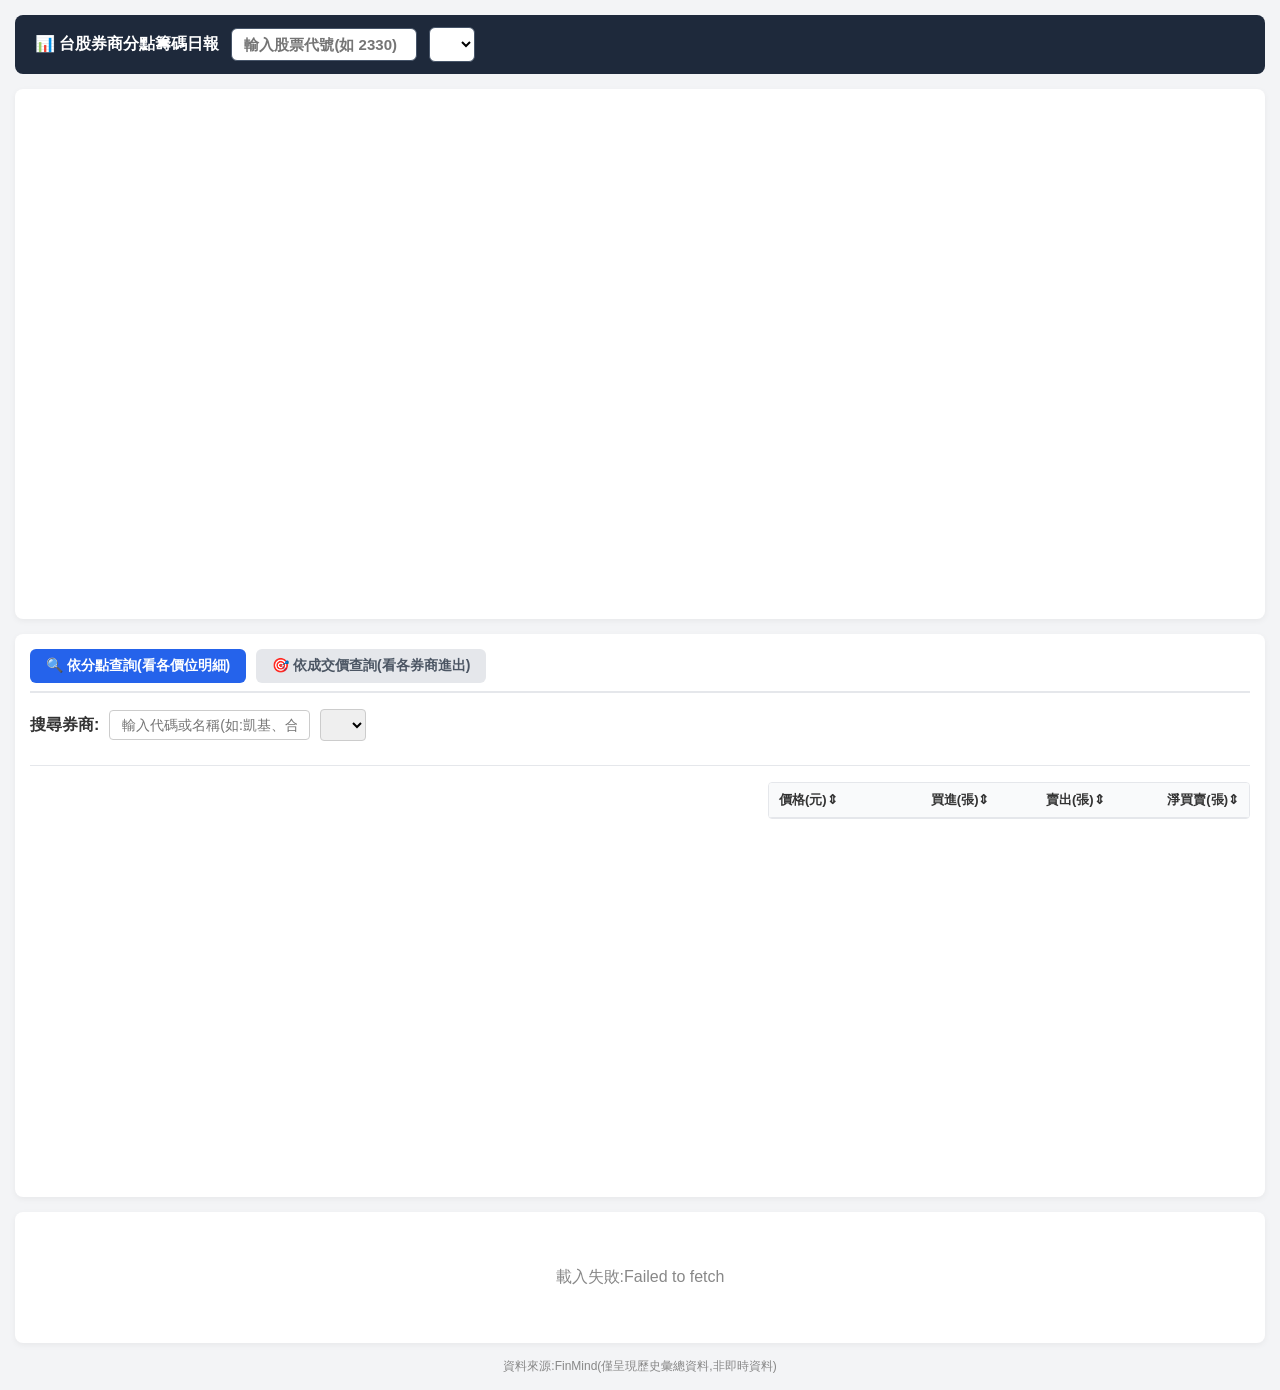
==== index.html @ 0d58728e "Change stock selection from dropdown to text input Replaced stock dropdown with text input for stock" ====
<!DOCTYPE html>
<html>
<head>
    <meta charset="utf-8" />
    <meta name="viewport" content="width=device-width, initial-scale=1" />
    <title>台股券商分點籌碼日報</title>
    <script src="https://cdn.plot.ly/plotly-2.35.2.min.js"></script>
    <style>
        body { font-family: -apple-system, BlinkMacSystemFont, "Segoe UI", Roboto, "PingFang TC", sans-serif; margin: 0; padding: 15px; background: #F3F4F6; color: #333; }
        .container { max-width: 1350px; margin: 0 auto; }
        .card { background: #FFF; border-radius: 8px; padding: 15px; margin-bottom: 15px; box-shadow: 0 2px 6px rgba(0,0,0,0.05); }

        .stock-header { display: flex; flex-wrap: wrap; align-items: center; gap: 12px; background: #1E293B; color: #FFF; padding: 12px 20px; border-radius: 8px; margin-bottom: 15px; }
        .stock-header select { padding: 7px 12px; font-size: 15px; font-weight: bold; border-radius: 6px; border: 1px solid #475569; outline: none; background: #FFF; }

        .tab-bar { display: flex; gap: 10px; margin-bottom: 12px; border-bottom: 2px solid #E5E7EB; padding-bottom: 8px; }
        .tab-btn { border: none; background: #E5E7EB; font-size: 14px; font-weight: bold; padding: 8px 16px; border-radius: 6px; cursor: pointer; color: #4B5563; }
        .tab-btn.active { background: #2563EB; color: #FFF; }

        .search-bar { display: flex; flex-wrap: wrap; align-items: center; gap: 10px; padding: 4px 0; }
        .search-bar input { max-width: 320px; padding: 6px 12px; font-size: 14px; border: 1px solid #CCC; border-radius: 4px; outline: none; }
        .search-bar select { padding: 6px 12px; font-size: 14px; border: 1px solid #CCC; border-radius: 4px; outline: none; }

        .summary-stats { display: flex; gap: 18px; margin-top: 8px; font-size: 14px; font-weight: 500; align-items: center; flex-wrap: wrap; }
        .badge { padding: 3px 8px; border-radius: 4px; font-weight: bold; }
        .badge-red { background: #FEE2E2; color: #DC2626; }
        .badge-green { background: #DCFCE7; color: #16A34A; }

        .detail-row { display: flex; flex-wrap: wrap; gap: 15px; }
        .detail-chart-col { flex: 1.2; min-width: 280px; }
        .detail-table-col { flex: 0.8; min-width: 260px; }

        .table-wrap { max-height: 410px; overflow-y: auto; border: 1px solid #E5E7EB; border-radius: 4px; }
        table { width: 100%; border-collapse: collapse; font-size: 13px; text-align: right; }
        th { background: #F9FAFB; padding: 8px 10px; font-weight: 600; border-bottom: 1px solid #E5E7EB; position: sticky; top: 0; cursor: pointer; user-select: none; }
        th:hover { background: #EDF2F7; }
        th.sort-active { color: #2563EB; background: #E0E7FF; }
        td { padding: 6px 10px; border-bottom: 1px solid #F3F4F6; }
        td:first-child, th:first-child { text-align: left; }
        tr:hover { background-color: #F8FAFC; }
        .text-red { color: #DC2626; font-weight: 600; }
        .text-green { color: #16A34A; font-weight: 600; }

        .footer-note { font-size: 12px; color: #888; text-align: center; margin-top: 10px; }
        .loading { text-align: center; color: #888; padding: 40px; }
    </style>
</head>
<body>
<div class="container">
    <div class="stock-header">
        <span style="font-size: 16px; font-weight: bold;">📊 台股券商分點籌碼日報</span>
        <input type="text" id="stockInput" list="stockList" placeholder="輸入股票代號(如 2330)" onchange="handleStockInputChange()" style="padding: 7px 12px; font-size: 15px; font-weight: bold; border-radius: 6px; border: 1px solid #475569; outline: none; width: 160px;" />
        <datalist id="stockList"></datalist>
        <select id="dateDropdown" onchange="loadDate(this.value)"></select>
    </div>

    <div class="card">
        <div id="bubble_chart" style="height: 500px;"></div>
    </div>

    <div class="card">
        <div class="tab-bar">
            <button class="tab-btn active" id="tabBrokerBtn" onclick="switchTab('broker')">🔍 依分點查詢(看各價位明細)</button>
            <button class="tab-btn" id="tabPriceBtn" onclick="switchTab('price')">🎯 依成交價查詢(看各券商進出)</button>
        </div>

        <!-- 模式 1:依券商查詢 -->
        <div id="sectionBroker">
            <div class="search-bar">
                <label><b>搜尋券商:</b></label>
                <input type="text" id="brokerSearch" placeholder="輸入代碼或名稱(如:凱基、合庫)" oninput="filterBrokerDropdown()" />
                <select id="brokerSelect" onchange="selectBroker(this.value)"></select>
            </div>
            <div id="brokerStats" class="summary-stats"></div>
            <hr style="border: 0; border-top: 1px solid #E5E7EB; margin: 12px 0 16px 0;" />
            <div class="detail-row">
                <div class="detail-chart-col"><div id="broker_chart" style="height: 400px;"></div></div>
                <div class="detail-table-col">
                    <div class="table-wrap">
                        <table>
                            <thead>
                                <tr>
                                    <th onclick="sortBrokerTable('price')">價格(元)⇕</th>
                                    <th onclick="sortBrokerTable('buy')">買進(張)⇕</th>
                                    <th onclick="sortBrokerTable('sell')">賣出(張)⇕</th>
                                    <th onclick="sortBrokerTable('net')">淨買賣(張)⇕</th>
                                </tr>
                            </thead>
                            <tbody id="brokerTableBody"></tbody>
                        </table>
                    </div>
                </div>
            </div>
        </div>

        <!-- 模式 2:依價格檔位查詢 -->
        <div id="sectionPrice" style="display: none;">
            <div class="search-bar">
                <label><b>選擇成交價位:</b></label>
                <select id="priceSelect" onchange="selectPrice(this.value)"></select>
            </div>
            <div id="priceStats" class="summary-stats"></div>
            <hr style="border: 0; border-top: 1px solid #E5E7EB; margin: 12px 0 16px 0;" />
            <div class="detail-row">
                <div class="detail-chart-col"><div id="price_chart" style="height: 400px;"></div></div>
                <div class="detail-table-col">
                    <div class="table-wrap">
                        <table>
                            <thead>
                                <tr>
                                    <th onclick="sortPriceTable('broker')">券商名稱 ⇕</th>
                                    <th id="th-buy" class="sort-active" onclick="sortPriceTable('buy_lots')">買進(張) ▼</th>
                                    <th id="th-sell" onclick="sortPriceTable('sell_lots')">賣出(張) ⇕</th>
                                    <th id="th-net" onclick="sortPriceTable('net_lots')">淨買賣(張) ⇕</th>
                                </tr>
                            </thead>
                            <tbody id="priceTableBody"></tbody>
                        </table>
                    </div>
                </div>
            </div>
        </div>
    </div>

    <div class="card">
        <div id="tableWrap"><div class="loading">請選擇股票與日期</div></div>
    </div>

    <div class="footer-note">資料來源:FinMind(僅呈現歷史彙總資料,非即時資料)</div>
</div>

<script>
    const API_BASE = 'https://sgq.vwa.mybluehost.me/broker/'; // Bluehost 上 PHP API 的網址

    let currentStock = '';
    let currentDate = '';
    let brokerData = {};
    let priceData = {};
    let allBrokers = [];
    let allPrices = [];

    let currentTab = 'broker';
    let currentBroker = '';
    let currentPrice = '';

    let priceSortCol = 'buy_lots';
    let priceSortDesc = true;
    let brokerSortCol = 'price';
    let brokerSortDesc = true;

    async function fetchJson(url) {
        const res = await fetch(url);
        if (!res.ok) throw new Error(`HTTP ${res.status}`);
        return res.json();
    }

    let allStockIds = [];

    async function init() {
        allStockIds = await fetchJson(API_BASE + 'stocks.php');
        const dl = document.getElementById('stockList');
        dl.innerHTML = '';
        allStockIds.forEach(code => {
            const opt = document.createElement('option');
            opt.value = code;
            dl.appendChild(opt);
        });
        if (allStockIds.length > 0) {
            await loadStock(allStockIds[0]);
        }
    }

    function handleStockInputChange() {
        const val = document.getElementById('stockInput').value.trim();
        if (!val) return;
        if (allStockIds.includes(val)) {
            loadStock(val);
        } else {
            alert(`找不到股票代號 [${val}]`);
            document.getElementById('stockInput').value = currentStock;
        }
    }

    async function loadStock(stockCode) {
        currentStock = stockCode;
        document.getElementById('stockInput').value = stockCode;

        const dates = await fetchJson(API_BASE + `dates.php?stock=${encodeURIComponent(stockCode)}`);
        const dd = document.getElementById('dateDropdown');
        dd.innerHTML = '';
        dates.forEach(d => {
            const opt = document.createElement('option');
            opt.value = d;
            opt.textContent = d;
            dd.appendChild(opt);
        });
        if (dates.length > 0) {
            await loadDate(dates[0]);
        }
    }

    async function loadDate(dateStr) {
        currentDate = dateStr;
        document.getElementById('dateDropdown').value = dateStr;

        const data = await fetchJson(API_BASE + `data.php?stock=${encodeURIComponent(currentStock)}&date=${encodeURIComponent(dateStr)}`);

        renderBubbleChart(data.summary);
        renderTable(data.summary);

        brokerData = data.broker_details || {};
        allBrokers = Object.keys(brokerData).sort();

        priceData = {};
        allBrokers.forEach(b => {
            const d = brokerData[b];
            for (let i = 0; i < d.prices.length; i++) {
                const p = d.prices[i].toFixed(2);
                const bl = d.buy_lots[i];
                const sl = d.sell_lots[i];
                const nl = d.net_lots_list[i];
                if (!priceData[p]) {
                    priceData[p] = { total_buy: 0, total_sell: 0, total_volume: 0, items: [] };
                }
                priceData[p].total_buy += bl;
                priceData[p].total_sell += sl;
                priceData[p].total_volume = Math.max(priceData[p].total_buy, priceData[p].total_sell);
                priceData[p].items.push({ broker: b, buy_lots: bl, sell_lots: sl, net_lots: nl, total_lots: (bl + sl) });
            }
        });
        allPrices = Object.keys(priceData).sort((a, b) => parseFloat(b) - parseFloat(a));

        populateBrokerDropdown(allBrokers);
        populatePriceDropdown(allPrices);

        currentBroker = allBrokers[0] || '';
        currentPrice = allPrices[0] || '';

        if (currentTab === 'price') renderPrice(currentPrice);
        else renderBroker(currentBroker);
    }

    function renderBubbleChart(summaryList) {
        const buyItems = summaryList.filter(x => x.action === '買超');
        const sellItems = summaryList.filter(x => x.action === '賣超');
        const maxLots = Math.max(...summaryList.map(x => x.abs_lots), 1);
        const sizeref = 2.0 * maxLots / (55 ** 2);

        const makeTrace = (items, name, color) => ({
            x: items.map(x => x.main_avg),
            y: items.map(x => x.net_lots),
            mode: 'markers',
            name: name,
            marker: { size: items.map(x => x.abs_lots), sizemode: 'area', sizeref: sizeref, sizemin: 6, color: color, opacity: 0.75, line: { width: 1, color: '#FFFFFF' } },
            hovertemplate: "<b>%{customdata[0]}</b><br>買進均價: %{customdata[1]:.2f} 元<br>賣出均價: %{customdata[2]:.2f} 元<br>買賣超: %{y:,.1f} 張<br><extra></extra>",
            customdata: items.map(x => [x.broker, x.buy_avg, x.sell_avg])
        });

        Plotly.newPlot('bubble_chart', [
            makeTrace(buyItems, '買超分點 (紅)', '#E74C3C'),
            makeTrace(sellItems, '賣超分點 (綠)', '#27AE60')
        ], {
            title: `<b>【${currentStock}】 ${currentDate} 券商買賣日報氣泡圖</b>`,
            xaxis: { title: '成交均價 (元)', gridcolor: '#ECECEC' },
            yaxis: { title: '買賣超張數 (張)', zeroline: true, zerolinewidth: 2, zerolinecolor: '#333', gridcolor: '#ECECEC' },
            plot_bgcolor: '#FAFAFA',
            margin: { t: 50, b: 40, l: 60, r: 30 }
        }, { responsive: true });

        document.getElementById('bubble_chart').on('plotly_click', function (evtData) {
            if (evtData.points.length > 0) {
                const bName = evtData.points[0].customdata[0];
                switchTab('broker');
                selectBroker(bName);
            }
        });
    }

    function renderTable(summaryList) {
        const sorted = [...summaryList].sort((a, b) => b.net_lots - a.net_lots);
        let html = `<table><thead><tr>
            <th>券商</th><th>買均價</th><th>賣均價</th><th>買賣超(張)</th><th>總買進(張)</th><th>總賣出(張)</th>
        </tr></thead><tbody>`;
        sorted.forEach(it => {
            const cls = it.net_lots > 0 ? 'text-red' : 'text-green';
            html += `<tr>
                <td>${it.broker}</td>
                <td>${it.buy_avg.toFixed(2)}</td>
                <td>${it.sell_avg.toFixed(2)}</td>
                <td class="${cls}">${it.net_lots > 0 ? '+' : ''}${it.net_lots.toFixed(1)}</td>
                <td>${it.total_buy_lots.toFixed(1)}</td>
                <td>${it.total_sell_lots.toFixed(1)}</td>
            </tr>`;
        });
        html += '</tbody></table>';
        document.getElementById('tableWrap').innerHTML = html;
    }

    function switchTab(tab) {
        currentTab = tab;
        document.getElementById('sectionBroker').style.display = tab === 'broker' ? 'block' : 'none';
        document.getElementById('sectionPrice').style.display = tab === 'price' ? 'block' : 'none';
        document.getElementById('tabBrokerBtn').className = 'tab-btn ' + (tab === 'broker' ? 'active' : '');
        document.getElementById('tabPriceBtn').className = 'tab-btn ' + (tab === 'price' ? 'active' : '');
        if (tab === 'price') renderPrice(currentPrice);
        else renderBroker(currentBroker);
    }

    function populateBrokerDropdown(list) {
        const bSelect = document.getElementById('brokerSelect');
        bSelect.innerHTML = '';
        list.forEach(name => {
            const opt = document.createElement('option');
            opt.value = name; opt.textContent = name;
            bSelect.appendChild(opt);
        });
    }

    function populatePriceDropdown(list) {
        const pSelect = document.getElementById('priceSelect');
        pSelect.innerHTML = '';
        list.forEach(p => {
            const opt = document.createElement('option');
            const v = priceData[p].total_volume.toFixed(1);
            opt.value = p;
            opt.textContent = `${p} 元(成交 ${v} 張)`;
            pSelect.appendChild(opt);
        });
    }

    function filterBrokerDropdown() {
        const q = document.getElementById('brokerSearch').value.trim().toLowerCase();
        const filtered = allBrokers.filter(b => b.toLowerCase().includes(q));
        populateBrokerDropdown(filtered);
        if (filtered.length > 0) selectBroker(filtered[0]);
    }

    function selectBroker(b) {
        currentBroker = b;
        document.getElementById('brokerSelect').value = b;
        renderBroker(b);
    }
    function selectPrice(p) {
        currentPrice = p;
        document.getElementById('priceSelect').value = p;
        renderPrice(p);
    }

    function renderBroker(brokerName) {
        const d = brokerData[brokerName];
        if (!d) return;
        document.getElementById('brokerSelect').value = brokerName;

        const isNetBuy = d.net_lots >= 0;
        const buyAvgStr = d.buy_avg > 0 ? `${d.buy_avg} 元` : '--';
        const sellAvgStr = d.sell_avg > 0 ? `${d.sell_avg} 元` : '--';

        document.getElementById('brokerStats').innerHTML = `
            <span>分點:<b>${brokerName}</b></span>
            <span>買均:<b class="text-red">${buyAvgStr}</b></span>
            <span>賣均:<b class="text-green">${sellAvgStr}</b></span>
            <span>買賣超:<span class="badge ${isNetBuy ? 'badge-red' : 'badge-green'}">${d.net_lots > 0 ? '+' : ''}${d.net_lots} 張</span></span>
            <span>總買進:<b>${d.total_buy_lots} 張</b></span>
            <span>總賣出:<b>${d.total_sell_lots} 張</b></span>
        `;

        const sortedIndices = d.prices.map((p, i) => i).sort((a, b) => d.prices[a] - d.prices[b]);
        const traceBuy = { x: sortedIndices.map(i => d.prices[i]), y: sortedIndices.map(i => d.buy_lots[i]), name: '買進 (張)', type: 'bar', marker: { color: '#DC2626' } };
        const traceSell = { x: sortedIndices.map(i => d.prices[i]), y: sortedIndices.map(i => d.sell_lots[i]), name: '賣出 (張)', type: 'bar', marker: { color: '#16A34A' } };

        Plotly.newPlot('broker_chart', [traceBuy, traceSell], {
            title: `<b>各價位量能分佈</b>`,
            barmode: 'group',
            xaxis: { title: '成交價格 (元)', type: 'category' },
            yaxis: { title: '張數 (張)', gridcolor: '#F0F0F0' },
            plot_bgcolor: '#FFF',
            margin: { t: 40, b: 40, l: 50, r: 10 },
            legend: { orientation: 'h', y: 1.15 }
        }, { responsive: true });

        renderBrokerTableRows(d);
    }

    function renderBrokerTableRows(d) {
        let items = [];
        for (let i = 0; i < d.prices.length; i++) {
            items.push({ price: d.prices[i], buy: d.buy_lots[i], sell: d.sell_lots[i], net: d.net_lots_list[i] });
        }
        items.sort((a, b) => brokerSortDesc ? (b[brokerSortCol] - a[brokerSortCol]) : (a[brokerSortCol] - b[brokerSortCol]));

        let html = '';
        items.forEach(it => {
            const nClass = it.net > 0 ? 'text-red' : (it.net < 0 ? 'text-green' : '');
            html += `<tr>
                <td>${it.price.toFixed(2)}</td>
                <td class="text-red">${it.buy.toFixed(1)}</td>
                <td class="text-green">${it.sell.toFixed(1)}</td>
                <td class="${nClass}">${it.net > 0 ? '+' : ''}${it.net.toFixed(1)}</td>
            </tr>`;
        });
        document.getElementById('brokerTableBody').innerHTML = html;
    }

    function sortBrokerTable(col) {
        if (brokerSortCol === col) brokerSortDesc = !brokerSortDesc;
        else { brokerSortCol = col; brokerSortDesc = true; }
        renderBrokerTableRows(brokerData[currentBroker]);
    }

    function renderPrice(priceStr) {
        const pObj = priceData[priceStr];
        if (!pObj) return;

        document.getElementById('priceStats').innerHTML = `
            <span>價格檔位:<b>${priceStr} 元</b></span>
            <span>檔位總成交量:<b>${pObj.total_volume.toFixed(1)} 張</b></span>
            <span>總買進:<span class="text-red">${pObj.total_buy.toFixed(1)} 張</span></span>
            <span>總賣出:<span class="text-green">${pObj.total_sell.toFixed(1)} 張</span></span>
        `;

        let items = [...pObj.items];
        items.sort((a, b) => {
            let vA = a[priceSortCol], vB = b[priceSortCol];
            if (typeof vA === 'string') return priceSortDesc ? vB.localeCompare(vA) : vA.localeCompare(vB);
            return priceSortDesc ? (vB - vA) : (vA - vB);
        });

        const top15 = [...items].sort((a, b) => b.total_lots - a.total_lots).slice(0, 15).reverse();
        const traceBuy = { y: top15.map(x => x.broker), x: top15.map(x => x.buy_lots), name: '買進 (張)', type: 'bar', orientation: 'h', marker: { color: '#DC2626' } };
        const traceSell = { y: top15.map(x => x.broker), x: top15.map(x => x.sell_lots), name: '賣出 (張)', type: 'bar', orientation: 'h', marker: { color: '#16A34A' } };

        Plotly.newPlot('price_chart', [traceBuy, traceSell], {
            title: { text: `<b>${priceStr} 元 成交量前 15 大券商</b>`, font: { size: 15 }, x: 0.05, y: 0.98 },
            barmode: 'group',
            xaxis: { title: { text: '張數 (張)', standoff: 8 }, gridcolor: '#F0F0F0' },
            yaxis: { automargin: true, tickfont: { size: 12 } },
            margin: { t: 65, b: 40, l: 110, r: 15 },
            legend: { orientation: 'h', y: 1.12, x: 0.05 }
        }, { responsive: true });

        let html = '';
        items.forEach(it => {
            const nClass = it.net_lots > 0 ? 'text-red' : (it.net_lots < 0 ? 'text-green' : '');
            html += `<tr>
                <td>${it.broker}</td>
                <td class="text-red">${it.buy_lots.toFixed(1)}</td>
                <td class="text-green">${it.sell_lots.toFixed(1)}</td>
                <td class="${nClass}">${it.net_lots > 0 ? '+' : ''}${it.net_lots.toFixed(1)}</td>
            </tr>`;
        });
        document.getElementById('priceTableBody').innerHTML = html;
    }

    function sortPriceTable(col) {
        if (priceSortCol === col) priceSortDesc = !priceSortDesc;
        else { priceSortCol = col; priceSortDesc = true; }

        ['buy_lots', 'sell_lots', 'net_lots'].forEach(c => {
            const id = c === 'buy_lots' ? 'th-buy' : (c === 'sell_lots' ? 'th-sell' : 'th-net');
            const el = document.getElementById(id);
            if (el) {
                if (priceSortCol === c) {
                    el.className = 'sort-active';
                    el.innerText = el.innerText.replace(/[▲▼⇕]/g, '') + (priceSortDesc ? ' ▼' : ' ▲');
                } else {
                    el.className = '';
                    el.innerText = el.innerText.replace(/[▲▼⇕]/g, '') + ' ⇕';
                }
            }
        });
        renderPrice(currentPrice);
    }

    init().catch(err => {
        document.getElementById('tableWrap').innerHTML = `<div class="loading">載入失敗:${err.message}</div>`;
    });
</script>
</body>
</html>
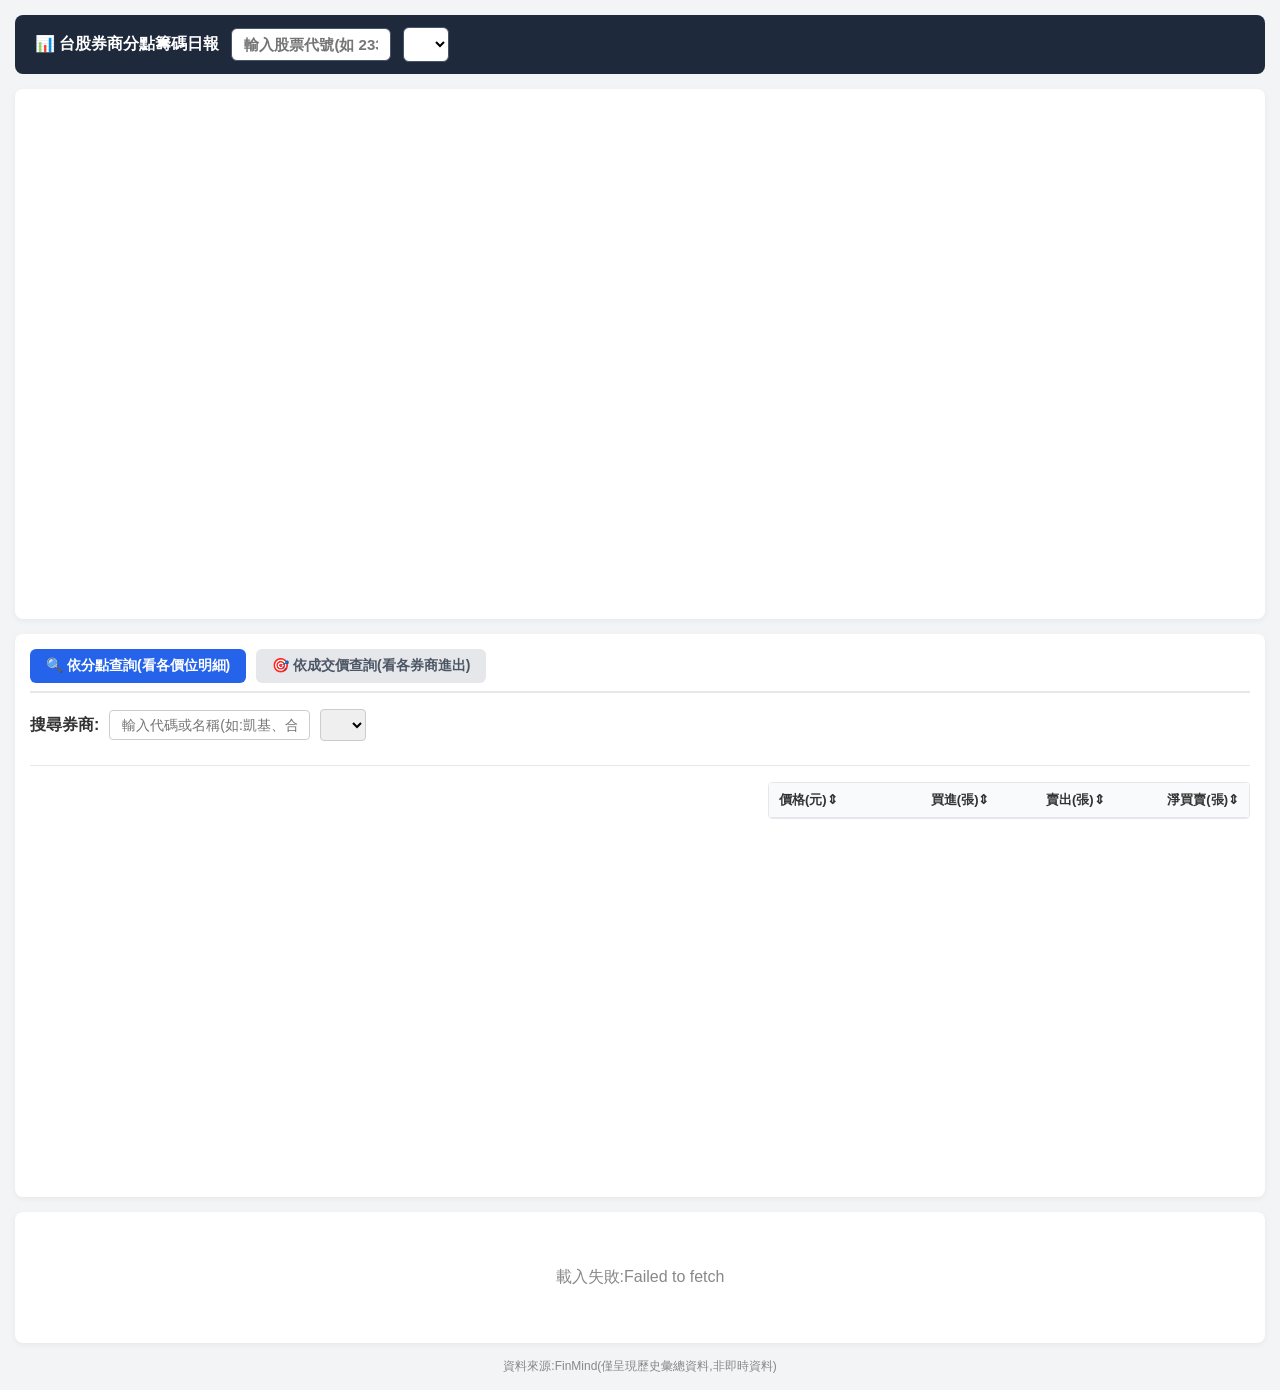
==== commit b6d1e070: "Enhance mobile responsiveness and chart titles Added responsive design adjustments for mobile view a" ====
--- a/index.html
+++ b/index.html
@@ -6,7 +6,8 @@
     <title>台股券商分點籌碼日報</title>
     <script src="https://cdn.plot.ly/plotly-2.35.2.min.js"></script>
     <style>
-        body { font-family: -apple-system, BlinkMacSystemFont, "Segoe UI", Roboto, "PingFang TC", sans-serif; margin: 0; padding: 15px; background: #F3F4F6; color: #333; }
+        * { box-sizing: border-box; }
+        body { font-family: -apple-system, BlinkMacSystemFont, "Segoe UI", Roboto, "PingFang TC", sans-serif; margin: 0; padding: 15px; background: #F3F4F6; color: #333; overflow-x: hidden; }
         .container { max-width: 1350px; margin: 0 auto; }
         .card { background: #FFF; border-radius: 8px; padding: 15px; margin-bottom: 15px; box-shadow: 0 2px 6px rgba(0,0,0,0.05); }
 
@@ -43,6 +44,17 @@
 
         .footer-note { font-size: 12px; color: #888; text-align: center; margin-top: 10px; }
         .loading { text-align: center; color: #888; padding: 40px; }
+
+        @media (max-width: 600px) {
+            body { padding: 8px; }
+            .card { padding: 10px; }
+            .stock-header { padding: 10px 12px; gap: 8px; }
+            .stock-header input, .stock-header select { width: 100%; }
+            #bubble_chart { height: 380px !important; }
+            #broker_chart, #price_chart { height: 300px !important; }
+            .tab-btn { font-size: 12px; padding: 8px 10px; }
+            table { font-size: 11px; }
+        }
     </style>
 </head>
 <body>
@@ -256,16 +268,17 @@
             customdata: items.map(x => [x.broker, x.buy_avg, x.sell_avg])
         });
 
+        const isMobile = window.innerWidth < 600;
         Plotly.newPlot('bubble_chart', [
             makeTrace(buyItems, '買超分點 (紅)', '#E74C3C'),
             makeTrace(sellItems, '賣超分點 (綠)', '#27AE60')
         ], {
-            title: `<b>【${currentStock}】 ${currentDate} 券商買賣日報氣泡圖</b>`,
+            title: { text: `<b>【${currentStock}】 ${currentDate}</b>`, font: { size: isMobile ? 13 : 17 } },
             xaxis: { title: '成交均價 (元)', gridcolor: '#ECECEC' },
             yaxis: { title: '買賣超張數 (張)', zeroline: true, zerolinewidth: 2, zerolinecolor: '#333', gridcolor: '#ECECEC' },
             plot_bgcolor: '#FAFAFA',
-            margin: { t: 50, b: 40, l: 60, r: 30 }
-        }, { responsive: true });
+            margin: { t: 45, b: 40, l: 55, r: 20 }
+        }, { responsive: true, displayModeBar: false });
 
         document.getElementById('bubble_chart').on('plotly_click', function (evtData) {
             if (evtData.points.length > 0) {
@@ -369,14 +382,14 @@
         const traceSell = { x: sortedIndices.map(i => d.prices[i]), y: sortedIndices.map(i => d.sell_lots[i]), name: '賣出 (張)', type: 'bar', marker: { color: '#16A34A' } };
 
         Plotly.newPlot('broker_chart', [traceBuy, traceSell], {
-            title: `<b>各價位量能分佈</b>`,
+            title: { text: `<b>各價位量能分佈</b>`, font: { size: window.innerWidth < 600 ? 12 : 14 } },
             barmode: 'group',
             xaxis: { title: '成交價格 (元)', type: 'category' },
             yaxis: { title: '張數 (張)', gridcolor: '#F0F0F0' },
             plot_bgcolor: '#FFF',
-            margin: { t: 40, b: 40, l: 50, r: 10 },
+            margin: { t: 35, b: 40, l: 50, r: 10 },
             legend: { orientation: 'h', y: 1.15 }
-        }, { responsive: true });
+        }, { responsive: true, displayModeBar: false });
 
         renderBrokerTableRows(d);
     }
@@ -430,13 +443,13 @@
         const traceSell = { y: top15.map(x => x.broker), x: top15.map(x => x.sell_lots), name: '賣出 (張)', type: 'bar', orientation: 'h', marker: { color: '#16A34A' } };
 
         Plotly.newPlot('price_chart', [traceBuy, traceSell], {
-            title: { text: `<b>${priceStr} 元 成交量前 15 大券商</b>`, font: { size: 15 }, x: 0.05, y: 0.98 },
+            title: { text: `<b>${priceStr} 元 成交量前 15 大券商</b>`, font: { size: window.innerWidth < 600 ? 12 : 15 }, x: 0.05, y: 0.98 },
             barmode: 'group',
             xaxis: { title: { text: '張數 (張)', standoff: 8 }, gridcolor: '#F0F0F0' },
             yaxis: { automargin: true, tickfont: { size: 12 } },
-            margin: { t: 65, b: 40, l: 110, r: 15 },
+            margin: { t: 55, b: 40, l: 90, r: 15 },
             legend: { orientation: 'h', y: 1.12, x: 0.05 }
-        }, { responsive: true });
+        }, { responsive: true, displayModeBar: false });
 
         let html = '';
         items.forEach(it => {
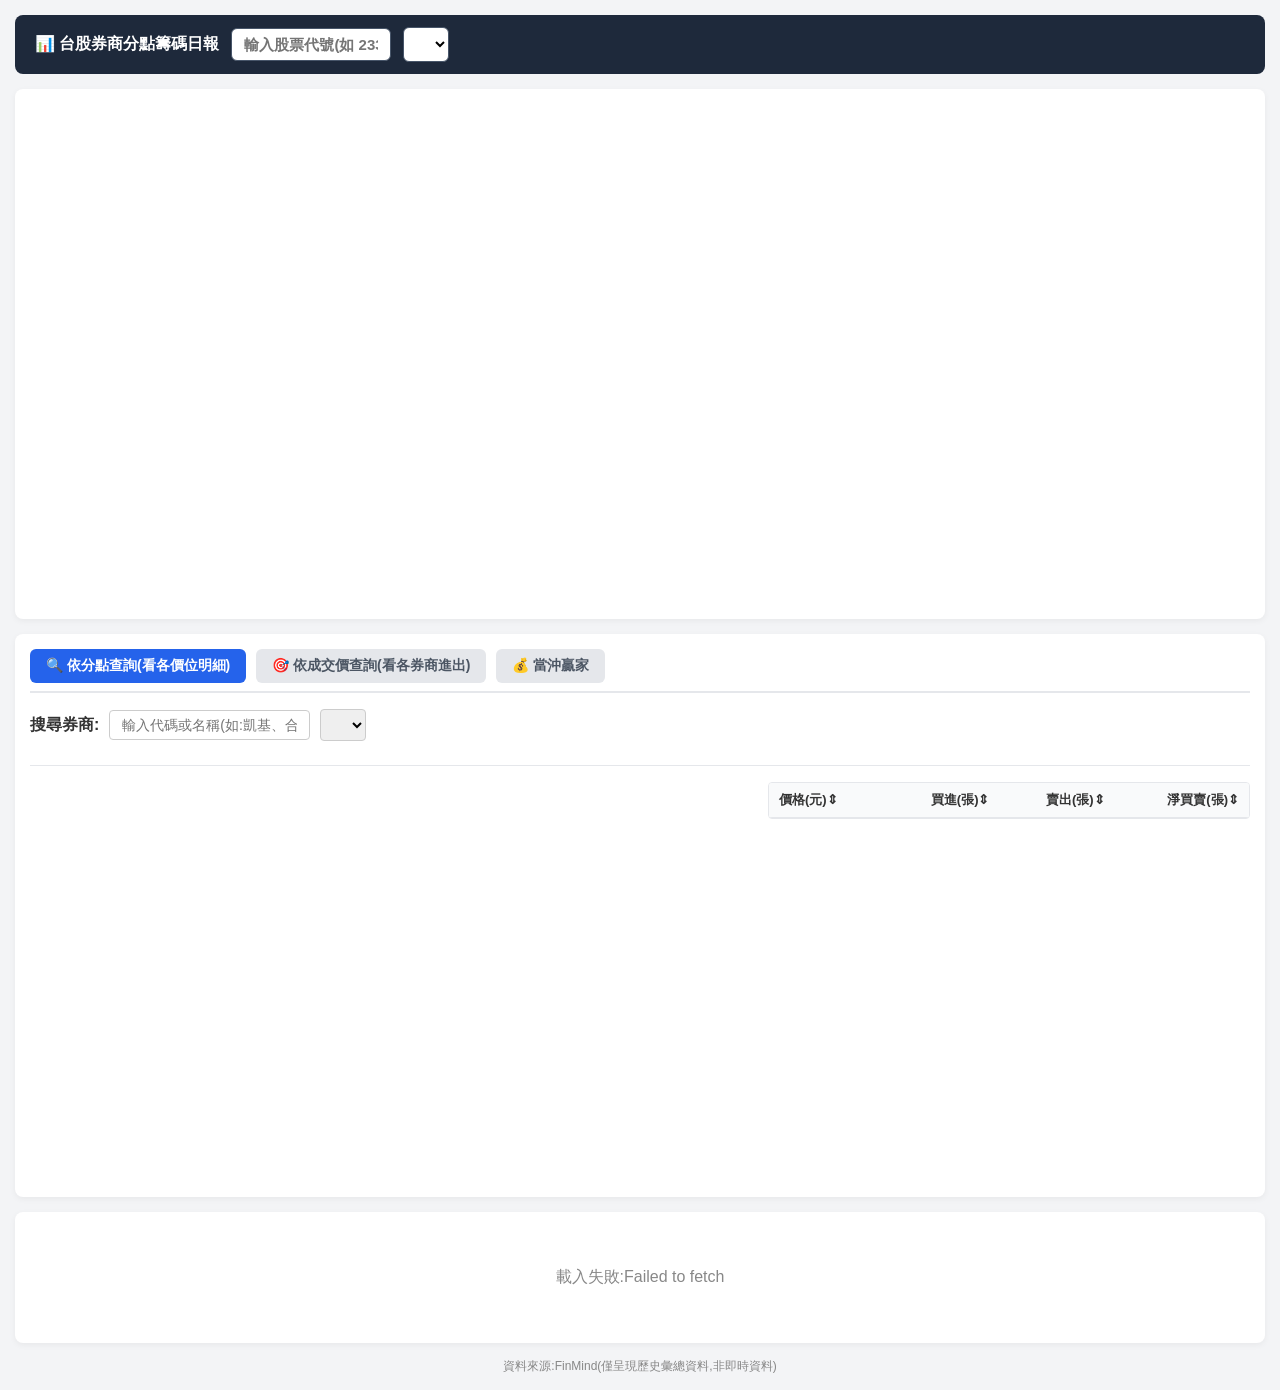
==== commit 95cbe856: "Implement day trading section in index.html Added day trading section with summary stats and table f" ====
--- a/index.html
+++ b/index.html
@@ -74,6 +74,7 @@
         <div class="tab-bar">
             <button class="tab-btn active" id="tabBrokerBtn" onclick="switchTab('broker')">🔍 依分點查詢(看各價位明細)</button>
             <button class="tab-btn" id="tabPriceBtn" onclick="switchTab('price')">🎯 依成交價查詢(看各券商進出)</button>
+            <button class="tab-btn" id="tabDaytradeBtn" onclick="switchTab('daytrade')">💰 當沖贏家</button>
         </div>
 
         <!-- 模式 1:依券商查詢 -->
@@ -132,6 +133,29 @@
                 </div>
             </div>
         </div>
+
+        <!-- 模式 3:當沖贏家(依買均/賣均估算當沖損益) -->
+        <div id="sectionDaytrade" style="display: none;">
+            <div class="summary-stats" style="margin-bottom: 8px;">
+                <span style="font-size: 12px; color: #888;">估算方式:當沖張數取買賣張數較小值;毛利=(賣均-買均)×當沖張數×1000;成本≈(賣均+買均)×0.3%×當沖張數×1000;淨損益=毛利-成本(僅供參考,非精確手續費/證交稅計算)</span>
+            </div>
+            <div class="table-wrap" style="max-height: 550px;">
+                <table>
+                    <thead>
+                        <tr>
+                            <th onclick="sortDaytradeTable('broker')">券商 ⇕</th>
+                            <th onclick="sortDaytradeTable('buy_avg')">買均價 ⇕</th>
+                            <th onclick="sortDaytradeTable('sell_avg')">賣均價 ⇕</th>
+                            <th onclick="sortDaytradeTable('matched_lots')">當沖張數 ⇕</th>
+                            <th onclick="sortDaytradeTable('gross_profit')">毛利(元) ⇕</th>
+                            <th onclick="sortDaytradeTable('cost')">估算成本(元) ⇕</th>
+                            <th id="th-daytrade-net" class="sort-active" onclick="sortDaytradeTable('net_profit')">淨損益(元) ▼</th>
+                        </tr>
+                    </thead>
+                    <tbody id="daytradeTableBody"></tbody>
+                </table>
+            </div>
+        </div>
     </div>
 
     <div class="card">
@@ -159,6 +183,10 @@
     let priceSortDesc = true;
     let brokerSortCol = 'price';
     let brokerSortDesc = true;
+
+    let daytradeData = [];
+    let daytradeSortCol = 'net_profit';
+    let daytradeSortDesc = true;
 
     async function fetchJson(url) {
         const res = await fetch(url);
@@ -248,7 +276,12 @@
         currentBroker = allBrokers[0] || '';
         currentPrice = allPrices[0] || '';
 
+        daytradeData = data.daytrade || [];
+        daytradeSortCol = 'net_profit';
+        daytradeSortDesc = true;
+
         if (currentTab === 'price') renderPrice(currentPrice);
+        else if (currentTab === 'daytrade') renderDaytrade();
         else renderBroker(currentBroker);
     }
 
@@ -313,9 +346,12 @@
         currentTab = tab;
         document.getElementById('sectionBroker').style.display = tab === 'broker' ? 'block' : 'none';
         document.getElementById('sectionPrice').style.display = tab === 'price' ? 'block' : 'none';
+        document.getElementById('sectionDaytrade').style.display = tab === 'daytrade' ? 'block' : 'none';
         document.getElementById('tabBrokerBtn').className = 'tab-btn ' + (tab === 'broker' ? 'active' : '');
         document.getElementById('tabPriceBtn').className = 'tab-btn ' + (tab === 'price' ? 'active' : '');
+        document.getElementById('tabDaytradeBtn').className = 'tab-btn ' + (tab === 'daytrade' ? 'active' : '');
         if (tab === 'price') renderPrice(currentPrice);
+        else if (tab === 'daytrade') renderDaytrade();
         else renderBroker(currentBroker);
     }
 
@@ -484,6 +520,49 @@
         renderPrice(currentPrice);
     }
 
+    function renderDaytrade() {
+        const items = [...daytradeData].sort((a, b) => {
+            let vA = a[daytradeSortCol], vB = b[daytradeSortCol];
+            if (typeof vA === 'string') return daytradeSortDesc ? vB.localeCompare(vA) : vA.localeCompare(vB);
+            return daytradeSortDesc ? (vB - vA) : (vA - vB);
+        });
+
+        let html = '';
+        items.forEach(it => {
+            const cls = it.net_profit > 0 ? 'text-red' : (it.net_profit < 0 ? 'text-green' : '');
+            html += `<tr>
+                <td>${it.broker}</td>
+                <td>${it.buy_avg.toFixed(2)}</td>
+                <td>${it.sell_avg.toFixed(2)}</td>
+                <td>${it.matched_lots.toFixed(1)}</td>
+                <td>${it.gross_profit.toLocaleString()}</td>
+                <td>${it.cost.toLocaleString()}</td>
+                <td class="${cls}">${it.net_profit > 0 ? '+' : ''}${it.net_profit.toLocaleString()}</td>
+            </tr>`;
+        });
+        document.getElementById('daytradeTableBody').innerHTML = html || '<tr><td colspan="7" style="text-align:center; color:#888;">這天沒有偵測到當沖部位</td></tr>';
+    }
+
+    function sortDaytradeTable(col) {
+        if (daytradeSortCol === col) daytradeSortDesc = !daytradeSortDesc;
+        else { daytradeSortCol = col; daytradeSortDesc = true; }
+
+        const headerMap = {
+            broker: null, buy_avg: null, sell_avg: null, matched_lots: null,
+            gross_profit: null, cost: null, net_profit: 'th-daytrade-net',
+        };
+        const el = document.getElementById(headerMap[col]);
+        document.querySelectorAll('#sectionDaytrade th').forEach(th => {
+            th.className = '';
+            th.innerText = th.innerText.replace(/[▲▼⇕]/g, '') + ' ⇕';
+        });
+        if (el) {
+            el.className = 'sort-active';
+            el.innerText = el.innerText.replace(/[▲▼⇕]/g, '') + (daytradeSortDesc ? ' ▼' : ' ▲');
+        }
+        renderDaytrade();
+    }
+
     init().catch(err => {
         document.getElementById('tableWrap').innerHTML = `<div class="loading">載入失敗:${err.message}</div>`;
     });
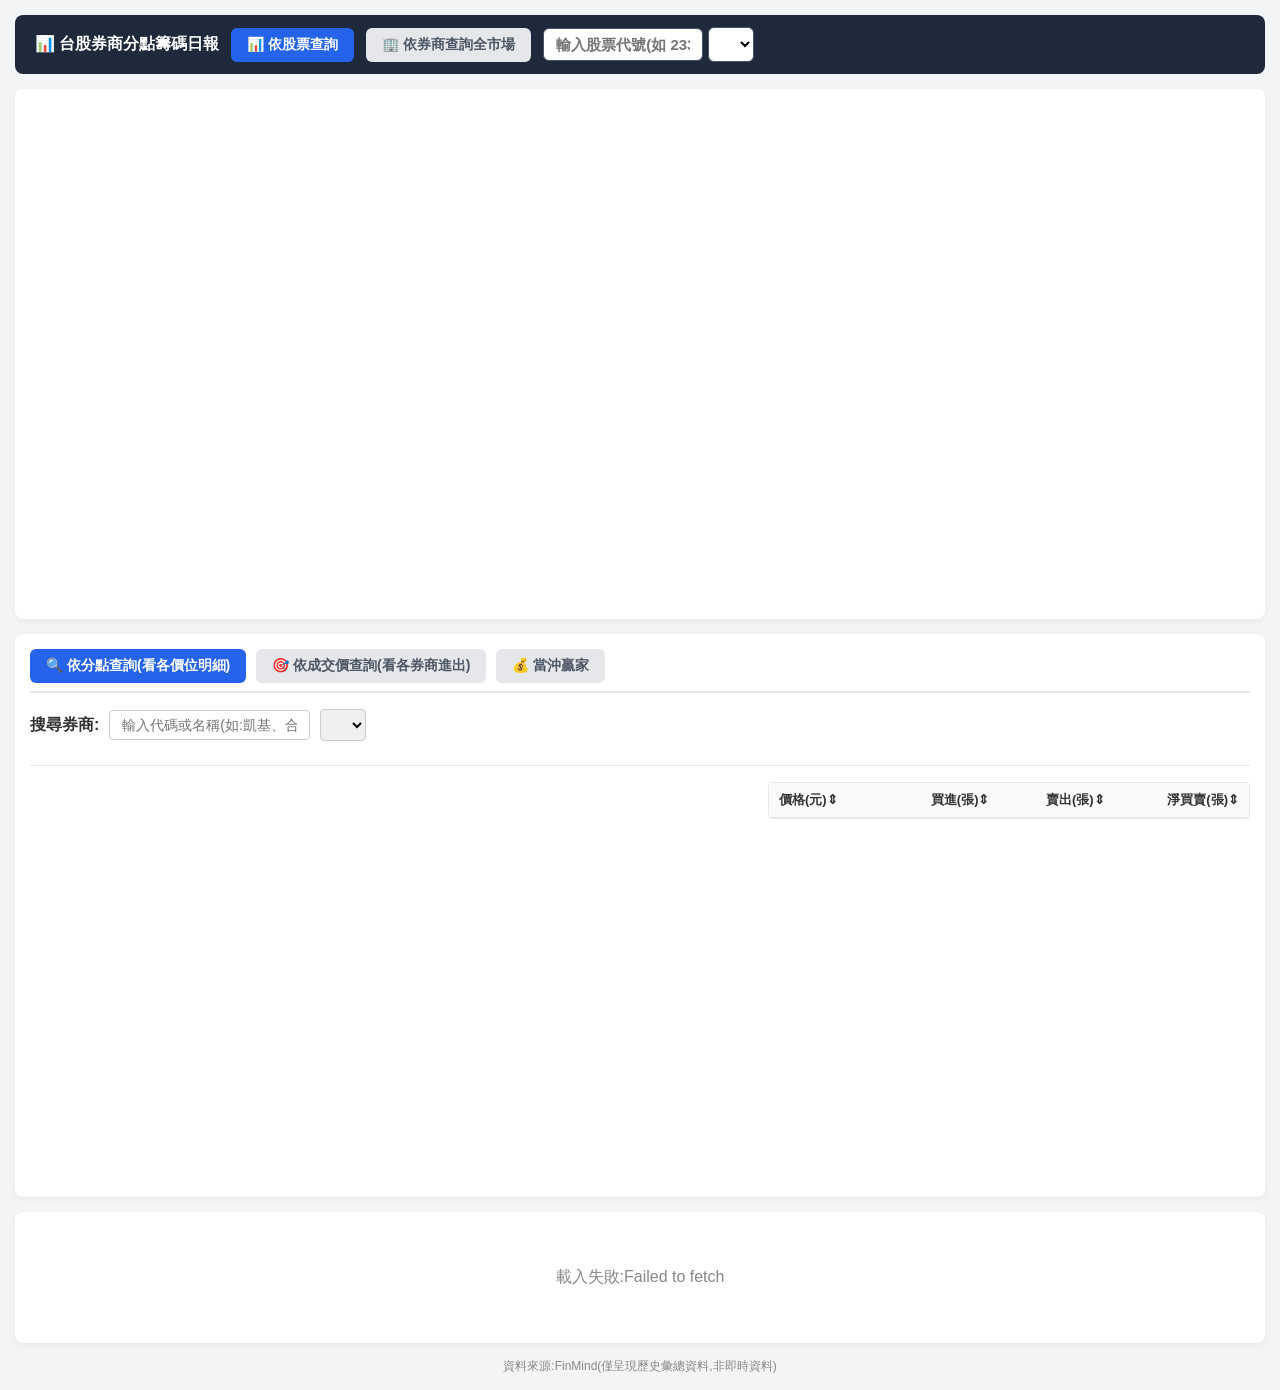
==== commit 0a640122: "Update index.html" ====
--- a/index.html
+++ b/index.html
@@ -61,11 +61,22 @@
 <div class="container">
     <div class="stock-header">
         <span style="font-size: 16px; font-weight: bold;">📊 台股券商分點籌碼日報</span>
-        <input type="text" id="stockInput" list="stockList" placeholder="輸入股票代號(如 2330)" onchange="handleStockInputChange()" style="padding: 7px 12px; font-size: 15px; font-weight: bold; border-radius: 6px; border: 1px solid #475569; outline: none; width: 160px;" />
-        <datalist id="stockList"></datalist>
-        <select id="dateDropdown" onchange="loadDate(this.value)"></select>
+        <button class="tab-btn active" id="modeStockBtn" onclick="switchMode('stock')" style="margin: 0;">📊 依股票查詢</button>
+        <button class="tab-btn" id="modeBrokerBtn" onclick="switchMode('broker')" style="margin: 0;">🏢 依券商查詢全市場</button>
+        <span id="stockModeControls">
+            <input type="text" id="stockInput" list="stockList" placeholder="輸入股票代號(如 2330)" onchange="handleStockInputChange()" style="padding: 7px 12px; font-size: 15px; font-weight: bold; border-radius: 6px; border: 1px solid #475569; outline: none; width: 160px;" />
+            <datalist id="stockList"></datalist>
+            <select id="dateDropdown" onchange="loadDate(this.value)"></select>
+        </span>
+        <span id="brokerModeControls" style="display: none;">
+            <input type="text" id="brokerQueryInput" list="brokerList" placeholder="輸入券商分點名稱(如 凱基信義)" onkeydown="if(event.key==='Enter') loadBrokerQuery()" style="padding: 7px 12px; font-size: 15px; font-weight: bold; border-radius: 6px; border: 1px solid #475569; outline: none; width: 200px;" />
+            <datalist id="brokerList"></datalist>
+            <input type="date" id="brokerQueryDate" onkeydown="if(event.key==='Enter') loadBrokerQuery()" style="padding: 6px 12px; font-size: 15px; font-weight: bold; border-radius: 6px; border: 1px solid #475569; outline: none;" />
+            <button class="tab-btn active" style="margin: 0;" onclick="loadBrokerQuery()">查詢</button>
+        </span>
     </div>
 
+    <div id="stockModeSection">
     <div class="card">
         <div id="bubble_chart" style="height: 500px;"></div>
     </div>
@@ -161,6 +172,28 @@
     <div class="card">
         <div id="tableWrap"><div class="loading">請選擇股票與日期</div></div>
     </div>
+    </div>
+
+    <div id="brokerModeSection" style="display: none;">
+        <div class="card">
+            <div id="brokerQueryStats" class="summary-stats"></div>
+            <div class="table-wrap" style="max-height: 650px; margin-top: 8px;">
+                <table>
+                    <thead>
+                        <tr>
+                            <th onclick="sortBrokerQueryTable('stock_id')">股票代號 ⇕</th>
+                            <th onclick="sortBrokerQueryTable('buy_avg')">買均價 ⇕</th>
+                            <th onclick="sortBrokerQueryTable('sell_avg')">賣均價 ⇕</th>
+                            <th onclick="sortBrokerQueryTable('total_buy_lots')">買進(張) ⇕</th>
+                            <th onclick="sortBrokerQueryTable('total_sell_lots')">賣出(張) ⇕</th>
+                            <th id="th-bq-net" class="sort-active" onclick="sortBrokerQueryTable('net_lots')">買賣超(張) ▼</th>
+                        </tr>
+                    </thead>
+                    <tbody id="brokerQueryTableBody"><tr><td colspan="6" style="text-align:center; color:#888;">請輸入券商名稱與日期後按查詢</td></tr></tbody>
+                </table>
+            </div>
+        </div>
+    </div>
 
     <div class="footer-note">資料來源:FinMind(僅呈現歷史彙總資料,非即時資料)</div>
 </div>
@@ -187,6 +220,12 @@
     let daytradeData = [];
     let daytradeSortCol = 'net_profit';
     let daytradeSortDesc = true;
+
+    let currentMode = 'stock';
+    let brokerQueryData = [];
+    let brokerQuerySortCol = 'net_lots';
+    let brokerQuerySortDesc = true;
+    let allBrokerNames = [];
 
     async function fetchJson(url) {
         const res = await fetch(url);
@@ -208,6 +247,102 @@
         if (allStockIds.length > 0) {
             await loadStock(allStockIds[0]);
         }
+
+        const todayStr = new Date().toISOString().slice(0, 10);
+        document.getElementById('brokerQueryDate').value = todayStr;
+    }
+
+    async function switchMode(mode) {
+        currentMode = mode;
+        document.getElementById('stockModeSection').style.display = mode === 'stock' ? 'block' : 'none';
+        document.getElementById('brokerModeSection').style.display = mode === 'broker' ? 'block' : 'none';
+        document.getElementById('stockModeControls').style.display = mode === 'stock' ? 'inline' : 'none';
+        document.getElementById('brokerModeControls').style.display = mode === 'broker' ? 'inline' : 'none';
+        document.getElementById('modeStockBtn').className = 'tab-btn ' + (mode === 'stock' ? 'active' : '');
+        document.getElementById('modeBrokerBtn').className = 'tab-btn ' + (mode === 'broker' ? 'active' : '');
+
+        if (mode === 'broker' && allBrokerNames.length === 0) {
+            allBrokerNames = await fetchJson(API_BASE + 'brokers.php');
+            const dl = document.getElementById('brokerList');
+            dl.innerHTML = '';
+            allBrokerNames.forEach(name => {
+                const opt = document.createElement('option');
+                opt.value = name;
+                dl.appendChild(opt);
+            });
+        }
+    }
+
+    async function loadBrokerQuery() {
+        const broker = document.getElementById('brokerQueryInput').value.trim();
+        const date = document.getElementById('brokerQueryDate').value;
+        if (!broker || !date) {
+            alert('請輸入券商名稱跟日期');
+            return;
+        }
+
+        document.getElementById('brokerQueryTableBody').innerHTML = '<tr><td colspan="6" style="text-align:center; color:#888;">查詢中...</td></tr>';
+        const data = await fetchJson(API_BASE + `broker_query.php?broker=${encodeURIComponent(broker)}&date=${encodeURIComponent(date)}`);
+        brokerQueryData = data.rows || [];
+
+        if (brokerQueryData.length === 0) {
+            document.getElementById('brokerQueryStats').innerHTML = `<span>查無資料:<b>${broker}</b> 在 <b>${date}</b> 這天沒有買賣紀錄</span>`;
+            document.getElementById('brokerQueryTableBody').innerHTML = '<tr><td colspan="6" style="text-align:center; color:#888;">查無資料</td></tr>';
+            return;
+        }
+
+        const totalBuy = brokerQueryData.reduce((s, r) => s + r.total_buy_lots, 0);
+        const totalSell = brokerQueryData.reduce((s, r) => s + r.total_sell_lots, 0);
+        document.getElementById('brokerQueryStats').innerHTML = `
+            <span>券商:<b>${broker}</b></span>
+            <span>日期:<b>${date}</b></span>
+            <span>涉及股票數:<b>${brokerQueryData.length}</b> 檔</span>
+            <span>總買進:<span class="text-red">${totalBuy.toFixed(1)} 張</span></span>
+            <span>總賣出:<span class="text-green">${totalSell.toFixed(1)} 張</span></span>
+        `;
+        renderBrokerQueryTable();
+    }
+
+    function renderBrokerQueryTable() {
+        const items = [...brokerQueryData].sort((a, b) => {
+            let vA = a[brokerQuerySortCol], vB = b[brokerQuerySortCol];
+            if (typeof vA === 'string') return brokerQuerySortDesc ? vB.localeCompare(vA) : vA.localeCompare(vB);
+            return brokerQuerySortDesc ? (vB - vA) : (vA - vB);
+        });
+
+        let html = '';
+        items.forEach(it => {
+            const cls = it.net_lots > 0 ? 'text-red' : (it.net_lots < 0 ? 'text-green' : '');
+            html += `<tr>
+                <td>${it.stock_id}</td>
+                <td>${it.buy_avg.toFixed(2)}</td>
+                <td>${it.sell_avg.toFixed(2)}</td>
+                <td class="text-red">${it.total_buy_lots.toFixed(1)}</td>
+                <td class="text-green">${it.total_sell_lots.toFixed(1)}</td>
+                <td class="${cls}">${it.net_lots > 0 ? '+' : ''}${it.net_lots.toFixed(1)}</td>
+            </tr>`;
+        });
+        document.getElementById('brokerQueryTableBody').innerHTML = html;
+    }
+
+    function sortBrokerQueryTable(col) {
+        if (brokerQuerySortCol === col) brokerQuerySortDesc = !brokerQuerySortDesc;
+        else { brokerQuerySortCol = col; brokerQuerySortDesc = true; }
+
+        const headerMap = {
+            stock_id: null, buy_avg: null, sell_avg: null,
+            total_buy_lots: null, total_sell_lots: null, net_lots: 'th-bq-net',
+        };
+        document.querySelectorAll('#brokerModeSection th').forEach(th => {
+            th.className = '';
+            th.innerText = th.innerText.replace(/[▲▼⇕]/g, '') + ' ⇕';
+        });
+        const el = document.getElementById(headerMap[col]);
+        if (el) {
+            el.className = 'sort-active';
+            el.innerText = el.innerText.replace(/[▲▼⇕]/g, '') + (brokerQuerySortDesc ? ' ▼' : ' ▲');
+        }
+        renderBrokerQueryTable();
     }
 
     function handleStockInputChange() {
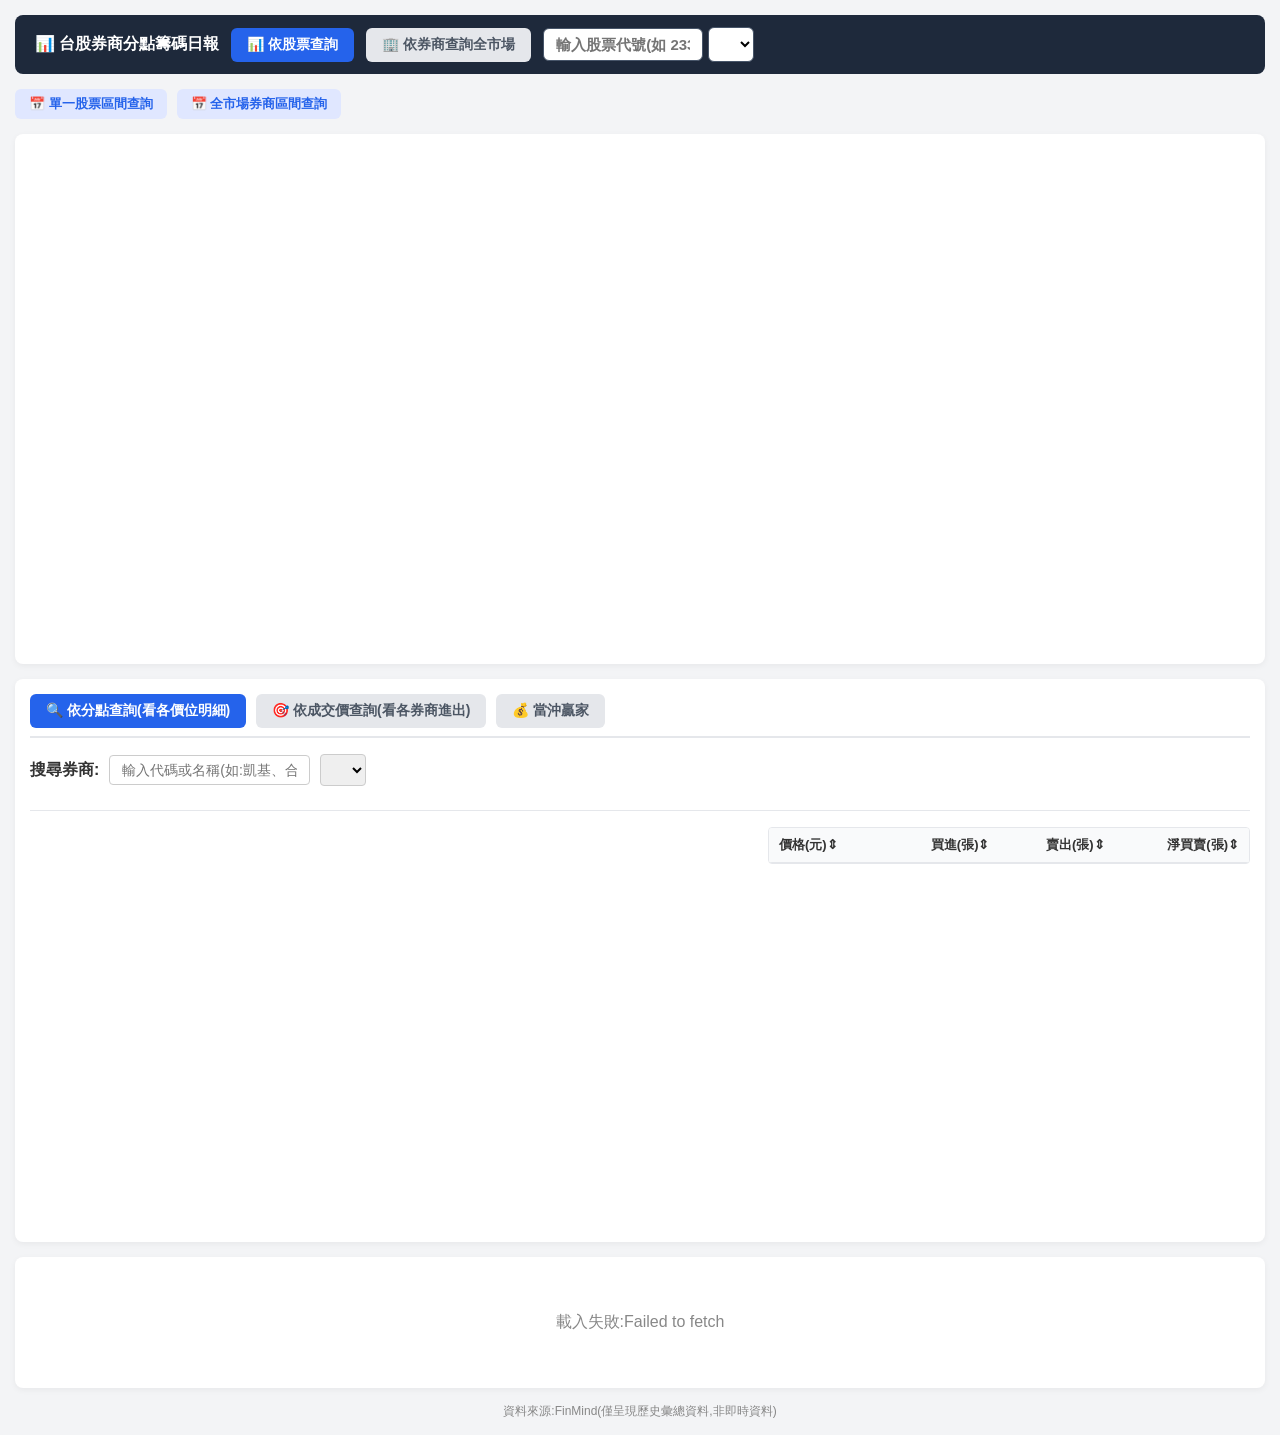
==== commit efbc9602: "Add files via upload" ====
--- a/index.html
+++ b/index.html
@@ -74,6 +74,11 @@
             <input type="date" id="brokerQueryDate" onkeydown="if(event.key==='Enter') loadBrokerQuery()" style="padding: 6px 12px; font-size: 15px; font-weight: bold; border-radius: 6px; border: 1px solid #475569; outline: none;" />
             <button class="tab-btn active" style="margin: 0;" onclick="loadBrokerQuery()">查詢</button>
         </span>
+    </div>
+
+    <div style="display: flex; gap: 10px; margin-bottom: 15px; flex-wrap: wrap;">
+        <a href="range_stock.html" style="text-decoration: none; font-size: 13px; font-weight: bold; color: #2563EB; background: #E0E7FF; padding: 6px 14px; border-radius: 6px;">📅 單一股票區間查詢</a>
+        <a href="range_broker.html" style="text-decoration: none; font-size: 13px; font-weight: bold; color: #2563EB; background: #E0E7FF; padding: 6px 14px; border-radius: 6px;">📅 全市場券商區間查詢</a>
     </div>
 
     <div id="stockModeSection">
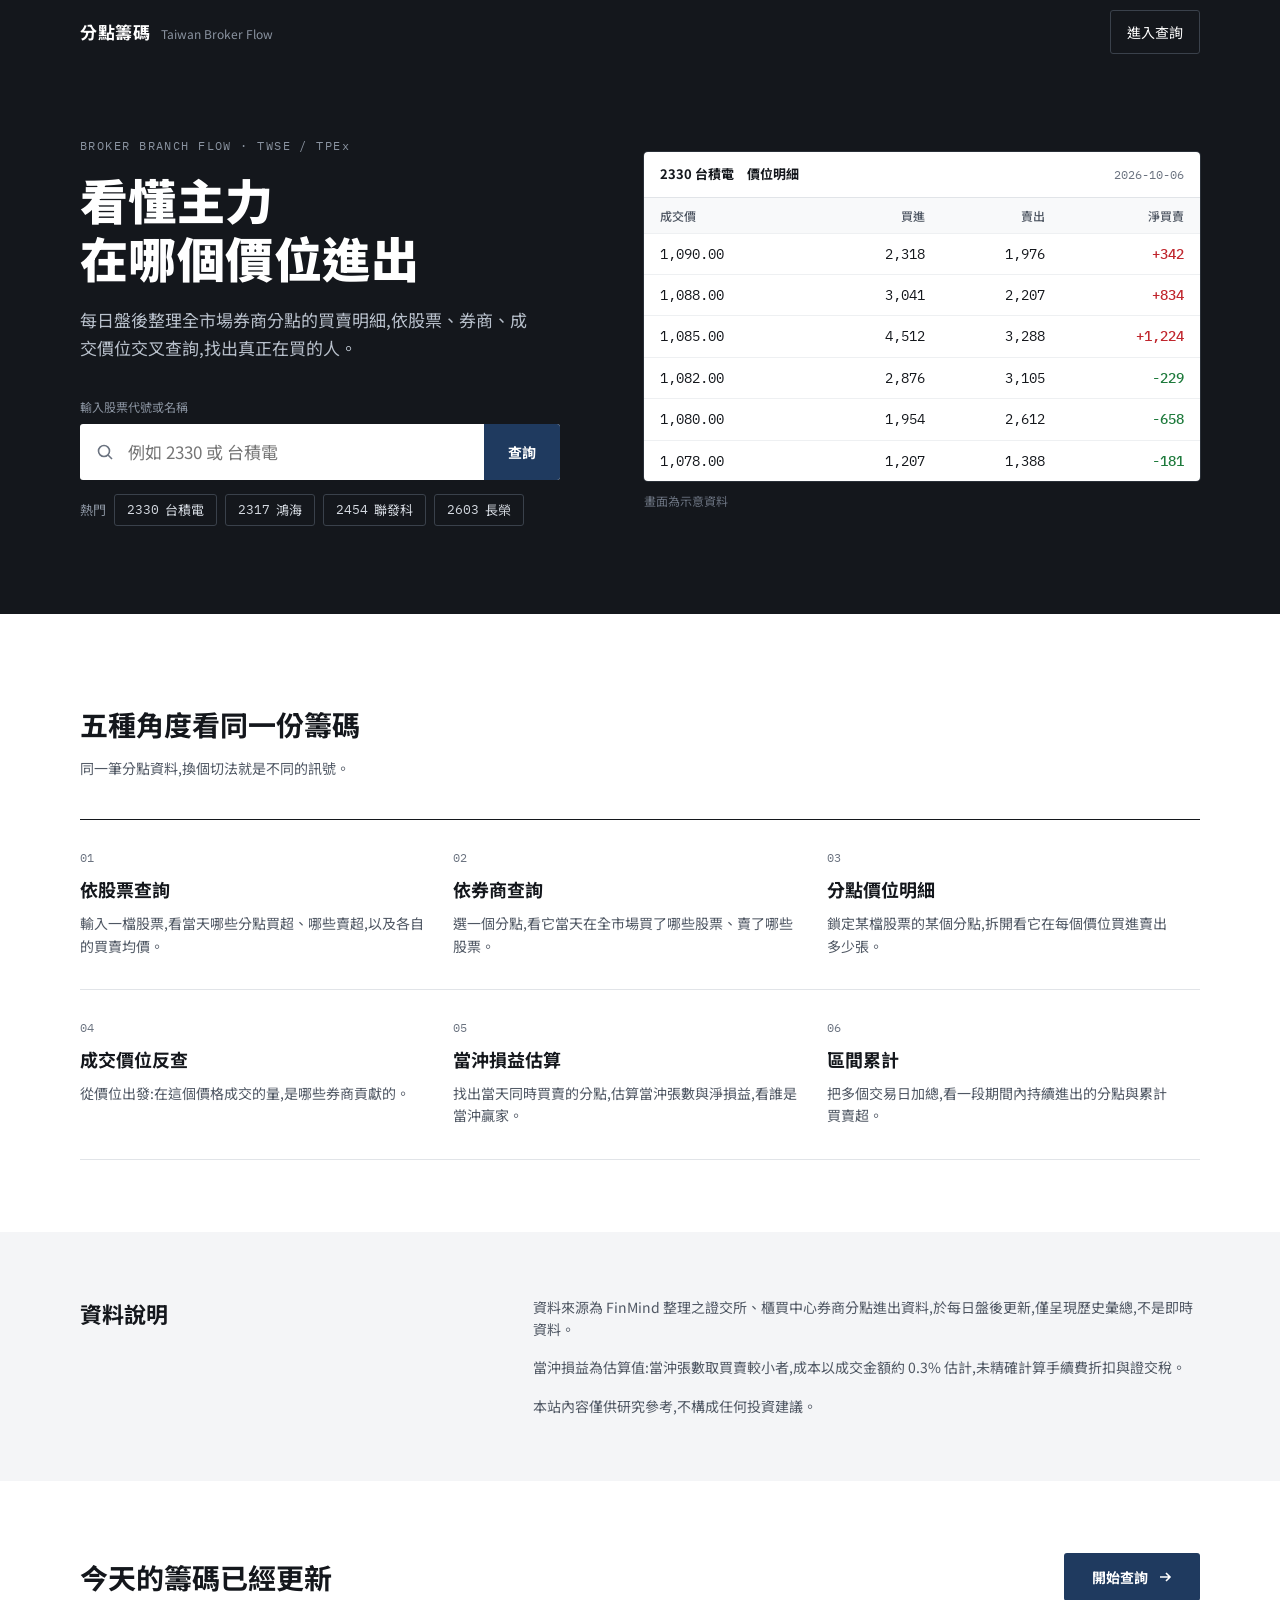
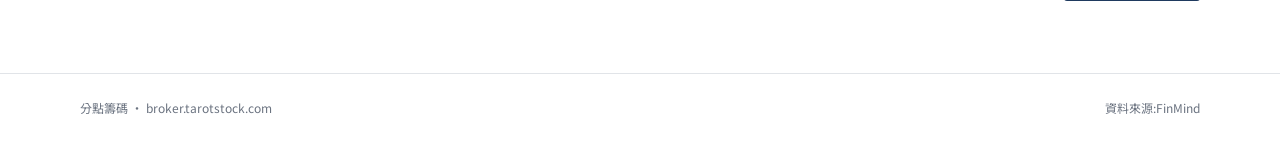
==== commit 62c2fb9d: "Add files via upload" ====
--- a/index.html
+++ b/index.html
@@ -1,711 +1,227 @@
 <!DOCTYPE html>
-<html>
+<html lang="zh-Hant">
 <head>
-    <meta charset="utf-8" />
-    <meta name="viewport" content="width=device-width, initial-scale=1" />
-    <title>台股券商分點籌碼日報</title>
-    <script src="https://cdn.plot.ly/plotly-2.35.2.min.js"></script>
-    <style>
-        * { box-sizing: border-box; }
-        body { font-family: -apple-system, BlinkMacSystemFont, "Segoe UI", Roboto, "PingFang TC", sans-serif; margin: 0; padding: 15px; background: #F3F4F6; color: #333; overflow-x: hidden; }
-        .container { max-width: 1350px; margin: 0 auto; }
-        .card { background: #FFF; border-radius: 8px; padding: 15px; margin-bottom: 15px; box-shadow: 0 2px 6px rgba(0,0,0,0.05); }
-
-        .stock-header { display: flex; flex-wrap: wrap; align-items: center; gap: 12px; background: #1E293B; color: #FFF; padding: 12px 20px; border-radius: 8px; margin-bottom: 15px; }
-        .stock-header select { padding: 7px 12px; font-size: 15px; font-weight: bold; border-radius: 6px; border: 1px solid #475569; outline: none; background: #FFF; }
-
-        .tab-bar { display: flex; gap: 10px; margin-bottom: 12px; border-bottom: 2px solid #E5E7EB; padding-bottom: 8px; }
-        .tab-btn { border: none; background: #E5E7EB; font-size: 14px; font-weight: bold; padding: 8px 16px; border-radius: 6px; cursor: pointer; color: #4B5563; }
-        .tab-btn.active { background: #2563EB; color: #FFF; }
-
-        .search-bar { display: flex; flex-wrap: wrap; align-items: center; gap: 10px; padding: 4px 0; }
-        .search-bar input { max-width: 320px; padding: 6px 12px; font-size: 14px; border: 1px solid #CCC; border-radius: 4px; outline: none; }
-        .search-bar select { padding: 6px 12px; font-size: 14px; border: 1px solid #CCC; border-radius: 4px; outline: none; }
-
-        .summary-stats { display: flex; gap: 18px; margin-top: 8px; font-size: 14px; font-weight: 500; align-items: center; flex-wrap: wrap; }
-        .badge { padding: 3px 8px; border-radius: 4px; font-weight: bold; }
-        .badge-red { background: #FEE2E2; color: #DC2626; }
-        .badge-green { background: #DCFCE7; color: #16A34A; }
-
-        .detail-row { display: flex; flex-wrap: wrap; gap: 15px; }
-        .detail-chart-col { flex: 1.2; min-width: 280px; }
-        .detail-table-col { flex: 0.8; min-width: 260px; }
-
-        .table-wrap { max-height: 410px; overflow-y: auto; border: 1px solid #E5E7EB; border-radius: 4px; }
-        table { width: 100%; border-collapse: collapse; font-size: 13px; text-align: right; }
-        th { background: #F9FAFB; padding: 8px 10px; font-weight: 600; border-bottom: 1px solid #E5E7EB; position: sticky; top: 0; cursor: pointer; user-select: none; }
-        th:hover { background: #EDF2F7; }
-        th.sort-active { color: #2563EB; background: #E0E7FF; }
-        td { padding: 6px 10px; border-bottom: 1px solid #F3F4F6; }
-        td:first-child, th:first-child { text-align: left; }
-        tr:hover { background-color: #F8FAFC; }
-        .text-red { color: #DC2626; font-weight: 600; }
-        .text-green { color: #16A34A; font-weight: 600; }
-
-        .footer-note { font-size: 12px; color: #888; text-align: center; margin-top: 10px; }
-        .loading { text-align: center; color: #888; padding: 40px; }
-
-        @media (max-width: 600px) {
-            body { padding: 8px; }
-            .card { padding: 10px; }
-            .stock-header { padding: 10px 12px; gap: 8px; }
-            .stock-header input, .stock-header select { width: 100%; }
-            #bubble_chart { height: 380px !important; }
-            #broker_chart, #price_chart { height: 300px !important; }
-            .tab-btn { font-size: 12px; padding: 8px 10px; }
-            table { font-size: 11px; }
-        }
-    </style>
+<meta charset="utf-8" />
+<meta name="viewport" content="width=device-width, initial-scale=1" />
+<title>分點籌碼 — 看懂主力在哪個價位進出</title>
+<link rel="preconnect" href="https://fonts.googleapis.com">
+<link href="https://fonts.googleapis.com/css2?family=Noto+Sans+TC:wght@400;500;700;900&family=IBM+Plex+Mono:wght@400;500&display=swap" rel="stylesheet">
+<link rel="stylesheet" href="style.css">
+<style>
+  body { background: #FFFFFF; }
+
+  .hero { background: var(--ink); color: #FFFFFF; }
+  .hero-topbar {
+    display: flex; flex-wrap: wrap; justify-content: space-between; align-items: center;
+    gap: 12px; min-height: 64px;
+  }
+  .hero-enter-btn {
+    color: #FFFFFF; font-size: 14px; text-decoration: none;
+    border: 1px solid var(--line-dark); border-radius: 3px; padding: 10px 16px;
+  }
+  .hero-body { display: flex; flex-wrap: wrap; gap: 48px; align-items: center; padding: 72px 0 88px; }
+  .hero-left { flex: 1 1 420px; min-width: 0; }
+  .hero-eyebrow { font-size: 12px; letter-spacing: 0.12em; color: var(--on-dark-3); }
+  .hero-title { margin: 16px 0 0; font-size: 48px; line-height: 1.2; font-weight: 900; letter-spacing: 0.01em; }
+  .hero-desc { margin: 20px 0 0; font-size: 17px; color: var(--on-dark-2); max-width: 460px; }
+  .hero-form { margin-top: 36px; max-width: 480px; }
+  .hero-form label { display: block; font-size: 12px; color: var(--on-dark-3); margin-bottom: 8px; }
+  .hero-search-box { display: flex; background: #FFFFFF; border-radius: 3px; overflow: hidden; }
+  .hero-search-icon { display: flex; align-items: center; padding-left: 16px; color: var(--ink-3); }
+  .hero-search-input {
+    flex: 1 1 auto; min-width: 0; height: 56px; border: 0; padding: 0 14px;
+    font: inherit; font-size: 17px; color: var(--ink); outline: none; background: #FFFFFF;
+  }
+  .hero-search-btn {
+    display: flex; align-items: center; padding: 0 24px; background: var(--accent);
+    color: #FFFFFF; border: 0; font: inherit; font-weight: 700; white-space: nowrap; cursor: pointer;
+  }
+  .hero-hot { display: flex; flex-wrap: wrap; align-items: center; gap: 8px; margin-top: 14px; font-size: 13px; }
+  .hero-hot-label { color: var(--on-dark-3); }
+  .hero-hot-link {
+    display: inline-flex; align-items: center; min-height: 32px; padding: 0 12px;
+    border: 1px solid var(--line-dark); border-radius: 3px; color: #D5DAE1; text-decoration: none;
+  }
+
+  .hero-right { flex: 1 1 460px; min-width: 0; }
+  .preview-panel { background: #FFFFFF; border-radius: 4px; overflow: hidden; color: var(--ink); box-shadow: 0 0 0 1px #2A3038; }
+  .preview-panel-head {
+    display: flex; justify-content: space-between; align-items: center;
+    padding: 12px 16px; border-bottom: 1px solid var(--border);
+  }
+  .preview-note { font-size: 12px; color: var(--ink-3); margin-top: 10px; }
+
+  .features-section { max-width: 1160px; margin: 0 auto; padding: 88px 20px 72px; }
+  .features-grid {
+    display: grid; grid-template-columns: repeat(auto-fit, minmax(300px, 1fr));
+    gap: 0; margin-top: 40px; border-top: 1px solid var(--ink);
+  }
+  .feature-item { padding: 28px 28px 32px 0; border-bottom: 1px solid var(--border); }
+  .feature-no { font-size: 12px; color: var(--ink-3); }
+  .feature-title { margin: 8px 0 0; font-size: 18px; font-weight: 700; }
+  .feature-body { margin: 8px 0 0; color: var(--ink-2); font-size: 14px; }
+
+  .data-note-section { background: var(--bg); }
+  .data-note-inner { max-width: 1160px; margin: 0 auto; padding: 64px 20px; display: flex; flex-wrap: wrap; gap: 40px; }
+  .data-note-col { flex: 2 1 480px; display: flex; flex-direction: column; gap: 16px; color: var(--ink-2); font-size: 14px; }
+
+  .cta-section {
+    max-width: 1160px; margin: 0 auto; padding: 72px 20px;
+    display: flex; flex-wrap: wrap; justify-content: space-between; align-items: center; gap: 24px;
+  }
+  .cta-btn {
+    display: inline-flex; align-items: center; gap: 10px; height: 48px; padding: 0 28px;
+    background: var(--accent); color: #FFFFFF; border-radius: 3px; text-decoration: none; font-weight: 700;
+  }
+
+  .landing-footer { border-top: 1px solid var(--border); }
+  .landing-footer-inner {
+    max-width: 1160px; margin: 0 auto; padding: 24px 20px;
+    display: flex; flex-wrap: wrap; justify-content: space-between; gap: 8px;
+    font-size: 12px; color: var(--ink-3);
+  }
+</style>
 </head>
 <body>
-<div class="container">
-    <div class="stock-header">
-        <span style="font-size: 16px; font-weight: bold;">📊 台股券商分點籌碼日報</span>
-        <button class="tab-btn active" id="modeStockBtn" onclick="switchMode('stock')" style="margin: 0;">📊 依股票查詢</button>
-        <button class="tab-btn" id="modeBrokerBtn" onclick="switchMode('broker')" style="margin: 0;">🏢 依券商查詢全市場</button>
-        <span id="stockModeControls">
-            <input type="text" id="stockInput" list="stockList" placeholder="輸入股票代號(如 2330)" onchange="handleStockInputChange()" style="padding: 7px 12px; font-size: 15px; font-weight: bold; border-radius: 6px; border: 1px solid #475569; outline: none; width: 160px;" />
-            <datalist id="stockList"></datalist>
-            <select id="dateDropdown" onchange="loadDate(this.value)"></select>
-        </span>
-        <span id="brokerModeControls" style="display: none;">
-            <input type="text" id="brokerQueryInput" list="brokerList" placeholder="輸入券商分點名稱(如 凱基信義)" onkeydown="if(event.key==='Enter') loadBrokerQuery()" style="padding: 7px 12px; font-size: 15px; font-weight: bold; border-radius: 6px; border: 1px solid #475569; outline: none; width: 200px;" />
-            <datalist id="brokerList"></datalist>
-            <input type="date" id="brokerQueryDate" onkeydown="if(event.key==='Enter') loadBrokerQuery()" style="padding: 6px 12px; font-size: 15px; font-weight: bold; border-radius: 6px; border: 1px solid #475569; outline: none;" />
-            <button class="tab-btn active" style="margin: 0;" onclick="loadBrokerQuery()">查詢</button>
-        </span>
-    </div>
-
-    <div style="display: flex; gap: 10px; margin-bottom: 15px; flex-wrap: wrap;">
-        <a href="range_stock.html" style="text-decoration: none; font-size: 13px; font-weight: bold; color: #2563EB; background: #E0E7FF; padding: 6px 14px; border-radius: 6px;">📅 單一股票區間查詢</a>
-        <a href="range_broker.html" style="text-decoration: none; font-size: 13px; font-weight: bold; color: #2563EB; background: #E0E7FF; padding: 6px 14px; border-radius: 6px;">📅 全市場券商區間查詢</a>
-    </div>
-
-    <div id="stockModeSection">
-    <div class="card">
-        <div id="bubble_chart" style="height: 500px;"></div>
-    </div>
-
-    <div class="card">
-        <div class="tab-bar">
-            <button class="tab-btn active" id="tabBrokerBtn" onclick="switchTab('broker')">🔍 依分點查詢(看各價位明細)</button>
-            <button class="tab-btn" id="tabPriceBtn" onclick="switchTab('price')">🎯 依成交價查詢(看各券商進出)</button>
-            <button class="tab-btn" id="tabDaytradeBtn" onclick="switchTab('daytrade')">💰 當沖贏家</button>
+
+<section class="hero">
+  <div class="shell-landing">
+    <div class="hero-topbar">
+      <div style="display: flex; align-items: baseline; gap: 10px;">
+        <span style="font-weight: 700; font-size: 17px; letter-spacing: 0.04em;">分點籌碼</span>
+        <span style="font-size: 12px; color: var(--on-dark-3);">Taiwan Broker Flow</span>
+      </div>
+      <a href="stock.html" class="hero-enter-btn">進入查詢</a>
+    </div>
+
+    <div class="hero-body">
+      <div class="hero-left">
+        <div class="num hero-eyebrow">BROKER BRANCH FLOW · TWSE / TPEx</div>
+        <h1 class="hero-title">看懂主力<br>在哪個價位進出</h1>
+        <p class="hero-desc">每日盤後整理全市場券商分點的買賣明細,依股票、券商、成交價位交叉查詢,找出真正在買的人。</p>
+        <form class="hero-form" onsubmit="return false;">
+          <label for="hero-q">輸入股票代號或名稱</label>
+          <div class="hero-search-box">
+            <span class="hero-search-icon">
+              <svg width="18" height="18" viewBox="0 0 18 18" aria-hidden="true"><circle cx="8" cy="8" r="5.5" fill="none" stroke="currentColor" stroke-width="1.6"></circle><path d="M12 12 L16 16" stroke="currentColor" stroke-width="1.6"></path></svg>
+            </span>
+            <input id="hero-q" class="hero-search-input" placeholder="例如 2330 或 台積電" onkeydown="if(event.key==='Enter') submitHeroSearch()" />
+            <button type="button" class="hero-search-btn" onclick="submitHeroSearch()">查詢</button>
+          </div>
+          <div class="hero-hot">
+            <span class="hero-hot-label">熱門</span>
+            <a href="stock.html?code=2330" class="hero-hot-link"><span class="num" style="margin-right: 6px;">2330</span>台積電</a>
+            <a href="stock.html?code=2317" class="hero-hot-link"><span class="num" style="margin-right: 6px;">2317</span>鴻海</a>
+            <a href="stock.html?code=2454" class="hero-hot-link"><span class="num" style="margin-right: 6px;">2454</span>聯發科</a>
+            <a href="stock.html?code=2603" class="hero-hot-link"><span class="num" style="margin-right: 6px;">2603</span>長榮</a>
+          </div>
+        </form>
+      </div>
+
+      <div class="hero-right">
+        <div class="preview-panel">
+          <div class="preview-panel-head">
+            <span style="font-size: 13px; font-weight: 700;">2330 台積電　價位明細</span>
+            <span class="num" style="font-size: 12px; color: var(--ink-3);">2026-10-06</span>
+          </div>
+          <div class="table-scroll">
+            <table class="data-table" style="min-width: 380px;">
+              <thead>
+                <tr>
+                  <th>成交價</th>
+                  <th>買進</th>
+                  <th>賣出</th>
+                  <th>淨買賣</th>
+                </tr>
+              </thead>
+              <tbody>
+                <tr><td class="num">1,090.00</td><td class="num">2,318</td><td class="num">1,976</td><td class="num net-up">+342</td></tr>
+                <tr><td class="num">1,088.00</td><td class="num">3,041</td><td class="num">2,207</td><td class="num net-up">+834</td></tr>
+                <tr><td class="num">1,085.00</td><td class="num">4,512</td><td class="num">3,288</td><td class="num net-up">+1,224</td></tr>
+                <tr><td class="num">1,082.00</td><td class="num">2,876</td><td class="num">3,105</td><td class="num net-down">-229</td></tr>
+                <tr><td class="num">1,080.00</td><td class="num">1,954</td><td class="num">2,612</td><td class="num net-down">-658</td></tr>
+                <tr><td class="num">1,078.00</td><td class="num">1,207</td><td class="num">1,388</td><td class="num net-down">-181</td></tr>
+              </tbody>
+            </table>
+          </div>
         </div>
-
-        <!-- 模式 1:依券商查詢 -->
-        <div id="sectionBroker">
-            <div class="search-bar">
-                <label><b>搜尋券商:</b></label>
-                <input type="text" id="brokerSearch" placeholder="輸入代碼或名稱(如:凱基、合庫)" oninput="filterBrokerDropdown()" />
-                <select id="brokerSelect" onchange="selectBroker(this.value)"></select>
-            </div>
-            <div id="brokerStats" class="summary-stats"></div>
-            <hr style="border: 0; border-top: 1px solid #E5E7EB; margin: 12px 0 16px 0;" />
-            <div class="detail-row">
-                <div class="detail-chart-col"><div id="broker_chart" style="height: 400px;"></div></div>
-                <div class="detail-table-col">
-                    <div class="table-wrap">
-                        <table>
-                            <thead>
-                                <tr>
-                                    <th onclick="sortBrokerTable('price')">價格(元)⇕</th>
-                                    <th onclick="sortBrokerTable('buy')">買進(張)⇕</th>
-                                    <th onclick="sortBrokerTable('sell')">賣出(張)⇕</th>
-                                    <th onclick="sortBrokerTable('net')">淨買賣(張)⇕</th>
-                                </tr>
-                            </thead>
-                            <tbody id="brokerTableBody"></tbody>
-                        </table>
-                    </div>
-                </div>
-            </div>
-        </div>
-
-        <!-- 模式 2:依價格檔位查詢 -->
-        <div id="sectionPrice" style="display: none;">
-            <div class="search-bar">
-                <label><b>選擇成交價位:</b></label>
-                <select id="priceSelect" onchange="selectPrice(this.value)"></select>
-            </div>
-            <div id="priceStats" class="summary-stats"></div>
-            <hr style="border: 0; border-top: 1px solid #E5E7EB; margin: 12px 0 16px 0;" />
-            <div class="detail-row">
-                <div class="detail-chart-col"><div id="price_chart" style="height: 400px;"></div></div>
-                <div class="detail-table-col">
-                    <div class="table-wrap">
-                        <table>
-                            <thead>
-                                <tr>
-                                    <th onclick="sortPriceTable('broker')">券商名稱 ⇕</th>
-                                    <th id="th-buy" class="sort-active" onclick="sortPriceTable('buy_lots')">買進(張) ▼</th>
-                                    <th id="th-sell" onclick="sortPriceTable('sell_lots')">賣出(張) ⇕</th>
-                                    <th id="th-net" onclick="sortPriceTable('net_lots')">淨買賣(張) ⇕</th>
-                                </tr>
-                            </thead>
-                            <tbody id="priceTableBody"></tbody>
-                        </table>
-                    </div>
-                </div>
-            </div>
-        </div>
-
-        <!-- 模式 3:當沖贏家(依買均/賣均估算當沖損益) -->
-        <div id="sectionDaytrade" style="display: none;">
-            <div class="summary-stats" style="margin-bottom: 8px;">
-                <span style="font-size: 12px; color: #888;">估算方式:當沖張數取買賣張數較小值;毛利=(賣均-買均)×當沖張數×1000;成本≈(賣均+買均)×0.3%×當沖張數×1000;淨損益=毛利-成本(僅供參考,非精確手續費/證交稅計算)</span>
-            </div>
-            <div class="table-wrap" style="max-height: 550px;">
-                <table>
-                    <thead>
-                        <tr>
-                            <th onclick="sortDaytradeTable('broker')">券商 ⇕</th>
-                            <th onclick="sortDaytradeTable('buy_avg')">買均價 ⇕</th>
-                            <th onclick="sortDaytradeTable('sell_avg')">賣均價 ⇕</th>
-                            <th onclick="sortDaytradeTable('matched_lots')">當沖張數 ⇕</th>
-                            <th onclick="sortDaytradeTable('gross_profit')">毛利(元) ⇕</th>
-                            <th onclick="sortDaytradeTable('cost')">估算成本(元) ⇕</th>
-                            <th id="th-daytrade-net" class="sort-active" onclick="sortDaytradeTable('net_profit')">淨損益(元) ▼</th>
-                        </tr>
-                    </thead>
-                    <tbody id="daytradeTableBody"></tbody>
-                </table>
-            </div>
-        </div>
-    </div>
-
-    <div class="card">
-        <div id="tableWrap"><div class="loading">請選擇股票與日期</div></div>
-    </div>
-    </div>
-
-    <div id="brokerModeSection" style="display: none;">
-        <div class="card">
-            <div id="brokerQueryStats" class="summary-stats"></div>
-            <div class="table-wrap" style="max-height: 650px; margin-top: 8px;">
-                <table>
-                    <thead>
-                        <tr>
-                            <th onclick="sortBrokerQueryTable('stock_id')">股票代號 ⇕</th>
-                            <th onclick="sortBrokerQueryTable('buy_avg')">買均價 ⇕</th>
-                            <th onclick="sortBrokerQueryTable('sell_avg')">賣均價 ⇕</th>
-                            <th onclick="sortBrokerQueryTable('total_buy_lots')">買進(張) ⇕</th>
-                            <th onclick="sortBrokerQueryTable('total_sell_lots')">賣出(張) ⇕</th>
-                            <th id="th-bq-net" class="sort-active" onclick="sortBrokerQueryTable('net_lots')">買賣超(張) ▼</th>
-                        </tr>
-                    </thead>
-                    <tbody id="brokerQueryTableBody"><tr><td colspan="6" style="text-align:center; color:#888;">請輸入券商名稱與日期後按查詢</td></tr></tbody>
-                </table>
-            </div>
-        </div>
-    </div>
-
-    <div class="footer-note">資料來源:FinMind(僅呈現歷史彙總資料,非即時資料)</div>
-</div>
+        <div class="preview-note">畫面為示意資料</div>
+      </div>
+    </div>
+  </div>
+</section>
+
+<section class="features-section">
+  <h2 style="margin: 0; font-size: 28px; font-weight: 700;">五種角度看同一份籌碼</h2>
+  <p style="margin: 10px 0 0; color: var(--ink-2); max-width: 560px;">同一筆分點資料,換個切法就是不同的訊號。</p>
+  <div class="features-grid">
+    <div class="feature-item">
+      <div class="num feature-no">01</div>
+      <h3 class="feature-title">依股票查詢</h3>
+      <p class="feature-body">輸入一檔股票,看當天哪些分點買超、哪些賣超,以及各自的買賣均價。</p>
+    </div>
+    <div class="feature-item">
+      <div class="num feature-no">02</div>
+      <h3 class="feature-title">依券商查詢</h3>
+      <p class="feature-body">選一個分點,看它當天在全市場買了哪些股票、賣了哪些股票。</p>
+    </div>
+    <div class="feature-item">
+      <div class="num feature-no">03</div>
+      <h3 class="feature-title">分點價位明細</h3>
+      <p class="feature-body">鎖定某檔股票的某個分點,拆開看它在每個價位買進賣出多少張。</p>
+    </div>
+    <div class="feature-item">
+      <div class="num feature-no">04</div>
+      <h3 class="feature-title">成交價位反查</h3>
+      <p class="feature-body">從價位出發:在這個價格成交的量,是哪些券商貢獻的。</p>
+    </div>
+    <div class="feature-item">
+      <div class="num feature-no">05</div>
+      <h3 class="feature-title">當沖損益估算</h3>
+      <p class="feature-body">找出當天同時買賣的分點,估算當沖張數與淨損益,看誰是當沖贏家。</p>
+    </div>
+    <div class="feature-item">
+      <div class="num feature-no">06</div>
+      <h3 class="feature-title">區間累計</h3>
+      <p class="feature-body">把多個交易日加總,看一段期間內持續進出的分點與累計買賣超。</p>
+    </div>
+  </div>
+</section>
+
+<section class="data-note-section">
+  <div class="data-note-inner">
+    <div style="flex: 1 1 320px;">
+      <h2 style="margin: 0; font-size: 22px; font-weight: 700;">資料說明</h2>
+    </div>
+    <div class="data-note-col">
+      <p style="margin: 0;">資料來源為 FinMind 整理之證交所、櫃買中心券商分點進出資料,於每日盤後更新,僅呈現歷史彙總,不是即時資料。</p>
+      <p style="margin: 0;">當沖損益為估算值:當沖張數取買賣較小者,成本以成交金額約 0.3% 估計,未精確計算手續費折扣與證交稅。</p>
+      <p style="margin: 0;">本站內容僅供研究參考,不構成任何投資建議。</p>
+    </div>
+  </div>
+</section>
+
+<section class="cta-section">
+  <h2 style="margin: 0; font-size: 28px; font-weight: 700;">今天的籌碼已經更新</h2>
+  <a href="stock.html" class="cta-btn">開始查詢
+    <svg width="14" height="14" viewBox="0 0 14 14" aria-hidden="true"><path d="M2 7 H12 M8 3 L12 7 L8 11" fill="none" stroke="currentColor" stroke-width="1.6"></path></svg>
+  </a>
+</section>
+
+<footer class="landing-footer">
+  <div class="landing-footer-inner">
+    <span>分點籌碼 · broker.tarotstock.com</span>
+    <span>資料來源:FinMind</span>
+  </div>
+</footer>
 
 <script>
-    const API_BASE = 'https://sgq.vwa.mybluehost.me/broker/'; // Bluehost 上 PHP API 的網址
-
-    let currentStock = '';
-    let currentDate = '';
-    let brokerData = {};
-    let priceData = {};
-    let allBrokers = [];
-    let allPrices = [];
-
-    let currentTab = 'broker';
-    let currentBroker = '';
-    let currentPrice = '';
-
-    let priceSortCol = 'buy_lots';
-    let priceSortDesc = true;
-    let brokerSortCol = 'price';
-    let brokerSortDesc = true;
-
-    let daytradeData = [];
-    let daytradeSortCol = 'net_profit';
-    let daytradeSortDesc = true;
-
-    let currentMode = 'stock';
-    let brokerQueryData = [];
-    let brokerQuerySortCol = 'net_lots';
-    let brokerQuerySortDesc = true;
-    let allBrokerNames = [];
-
-    async function fetchJson(url) {
-        const res = await fetch(url);
-        if (!res.ok) throw new Error(`HTTP ${res.status}`);
-        return res.json();
-    }
-
-    let allStockIds = [];
-
-    async function init() {
-        allStockIds = await fetchJson(API_BASE + 'stocks.php');
-        const dl = document.getElementById('stockList');
-        dl.innerHTML = '';
-        allStockIds.forEach(code => {
-            const opt = document.createElement('option');
-            opt.value = code;
-            dl.appendChild(opt);
-        });
-        if (allStockIds.length > 0) {
-            await loadStock(allStockIds[0]);
-        }
-
-        const todayStr = new Date().toISOString().slice(0, 10);
-        document.getElementById('brokerQueryDate').value = todayStr;
-    }
-
-    async function switchMode(mode) {
-        currentMode = mode;
-        document.getElementById('stockModeSection').style.display = mode === 'stock' ? 'block' : 'none';
-        document.getElementById('brokerModeSection').style.display = mode === 'broker' ? 'block' : 'none';
-        document.getElementById('stockModeControls').style.display = mode === 'stock' ? 'inline' : 'none';
-        document.getElementById('brokerModeControls').style.display = mode === 'broker' ? 'inline' : 'none';
-        document.getElementById('modeStockBtn').className = 'tab-btn ' + (mode === 'stock' ? 'active' : '');
-        document.getElementById('modeBrokerBtn').className = 'tab-btn ' + (mode === 'broker' ? 'active' : '');
-
-        if (mode === 'broker' && allBrokerNames.length === 0) {
-            allBrokerNames = await fetchJson(API_BASE + 'brokers.php');
-            const dl = document.getElementById('brokerList');
-            dl.innerHTML = '';
-            allBrokerNames.forEach(name => {
-                const opt = document.createElement('option');
-                opt.value = name;
-                dl.appendChild(opt);
-            });
-        }
-    }
-
-    async function loadBrokerQuery() {
-        const broker = document.getElementById('brokerQueryInput').value.trim();
-        const date = document.getElementById('brokerQueryDate').value;
-        if (!broker || !date) {
-            alert('請輸入券商名稱跟日期');
-            return;
-        }
-
-        document.getElementById('brokerQueryTableBody').innerHTML = '<tr><td colspan="6" style="text-align:center; color:#888;">查詢中...</td></tr>';
-        const data = await fetchJson(API_BASE + `broker_query.php?broker=${encodeURIComponent(broker)}&date=${encodeURIComponent(date)}`);
-        brokerQueryData = data.rows || [];
-
-        if (brokerQueryData.length === 0) {
-            document.getElementById('brokerQueryStats').innerHTML = `<span>查無資料:<b>${broker}</b> 在 <b>${date}</b> 這天沒有買賣紀錄</span>`;
-            document.getElementById('brokerQueryTableBody').innerHTML = '<tr><td colspan="6" style="text-align:center; color:#888;">查無資料</td></tr>';
-            return;
-        }
-
-        const totalBuy = brokerQueryData.reduce((s, r) => s + r.total_buy_lots, 0);
-        const totalSell = brokerQueryData.reduce((s, r) => s + r.total_sell_lots, 0);
-        document.getElementById('brokerQueryStats').innerHTML = `
-            <span>券商:<b>${broker}</b></span>
-            <span>日期:<b>${date}</b></span>
-            <span>涉及股票數:<b>${brokerQueryData.length}</b> 檔</span>
-            <span>總買進:<span class="text-red">${totalBuy.toFixed(1)} 張</span></span>
-            <span>總賣出:<span class="text-green">${totalSell.toFixed(1)} 張</span></span>
-        `;
-        renderBrokerQueryTable();
-    }
-
-    function renderBrokerQueryTable() {
-        const items = [...brokerQueryData].sort((a, b) => {
-            let vA = a[brokerQuerySortCol], vB = b[brokerQuerySortCol];
-            if (typeof vA === 'string') return brokerQuerySortDesc ? vB.localeCompare(vA) : vA.localeCompare(vB);
-            return brokerQuerySortDesc ? (vB - vA) : (vA - vB);
-        });
-
-        let html = '';
-        items.forEach(it => {
-            const cls = it.net_lots > 0 ? 'text-red' : (it.net_lots < 0 ? 'text-green' : '');
-            html += `<tr>
-                <td>${it.stock_id}</td>
-                <td>${it.buy_avg.toFixed(2)}</td>
-                <td>${it.sell_avg.toFixed(2)}</td>
-                <td class="text-red">${it.total_buy_lots.toFixed(1)}</td>
-                <td class="text-green">${it.total_sell_lots.toFixed(1)}</td>
-                <td class="${cls}">${it.net_lots > 0 ? '+' : ''}${it.net_lots.toFixed(1)}</td>
-            </tr>`;
-        });
-        document.getElementById('brokerQueryTableBody').innerHTML = html;
-    }
-
-    function sortBrokerQueryTable(col) {
-        if (brokerQuerySortCol === col) brokerQuerySortDesc = !brokerQuerySortDesc;
-        else { brokerQuerySortCol = col; brokerQuerySortDesc = true; }
-
-        const headerMap = {
-            stock_id: null, buy_avg: null, sell_avg: null,
-            total_buy_lots: null, total_sell_lots: null, net_lots: 'th-bq-net',
-        };
-        document.querySelectorAll('#brokerModeSection th').forEach(th => {
-            th.className = '';
-            th.innerText = th.innerText.replace(/[▲▼⇕]/g, '') + ' ⇕';
-        });
-        const el = document.getElementById(headerMap[col]);
-        if (el) {
-            el.className = 'sort-active';
-            el.innerText = el.innerText.replace(/[▲▼⇕]/g, '') + (brokerQuerySortDesc ? ' ▼' : ' ▲');
-        }
-        renderBrokerQueryTable();
-    }
-
-    function handleStockInputChange() {
-        const val = document.getElementById('stockInput').value.trim();
-        if (!val) return;
-        if (allStockIds.includes(val)) {
-            loadStock(val);
-        } else {
-            alert(`找不到股票代號 [${val}]`);
-            document.getElementById('stockInput').value = currentStock;
-        }
-    }
-
-    async function loadStock(stockCode) {
-        currentStock = stockCode;
-        document.getElementById('stockInput').value = stockCode;
-
-        const dates = await fetchJson(API_BASE + `dates.php?stock=${encodeURIComponent(stockCode)}`);
-        const dd = document.getElementById('dateDropdown');
-        dd.innerHTML = '';
-        dates.forEach(d => {
-            const opt = document.createElement('option');
-            opt.value = d;
-            opt.textContent = d;
-            dd.appendChild(opt);
-        });
-        if (dates.length > 0) {
-            await loadDate(dates[0]);
-        }
-    }
-
-    async function loadDate(dateStr) {
-        currentDate = dateStr;
-        document.getElementById('dateDropdown').value = dateStr;
-
-        const data = await fetchJson(API_BASE + `data.php?stock=${encodeURIComponent(currentStock)}&date=${encodeURIComponent(dateStr)}`);
-
-        renderBubbleChart(data.summary);
-        renderTable(data.summary);
-
-        brokerData = data.broker_details || {};
-        allBrokers = Object.keys(brokerData).sort();
-
-        priceData = {};
-        allBrokers.forEach(b => {
-            const d = brokerData[b];
-            for (let i = 0; i < d.prices.length; i++) {
-                const p = d.prices[i].toFixed(2);
-                const bl = d.buy_lots[i];
-                const sl = d.sell_lots[i];
-                const nl = d.net_lots_list[i];
-                if (!priceData[p]) {
-                    priceData[p] = { total_buy: 0, total_sell: 0, total_volume: 0, items: [] };
-                }
-                priceData[p].total_buy += bl;
-                priceData[p].total_sell += sl;
-                priceData[p].total_volume = Math.max(priceData[p].total_buy, priceData[p].total_sell);
-                priceData[p].items.push({ broker: b, buy_lots: bl, sell_lots: sl, net_lots: nl, total_lots: (bl + sl) });
-            }
-        });
-        allPrices = Object.keys(priceData).sort((a, b) => parseFloat(b) - parseFloat(a));
-
-        populateBrokerDropdown(allBrokers);
-        populatePriceDropdown(allPrices);
-
-        currentBroker = allBrokers[0] || '';
-        currentPrice = allPrices[0] || '';
-
-        daytradeData = data.daytrade || [];
-        daytradeSortCol = 'net_profit';
-        daytradeSortDesc = true;
-
-        if (currentTab === 'price') renderPrice(currentPrice);
-        else if (currentTab === 'daytrade') renderDaytrade();
-        else renderBroker(currentBroker);
-    }
-
-    function renderBubbleChart(summaryList) {
-        const buyItems = summaryList.filter(x => x.action === '買超');
-        const sellItems = summaryList.filter(x => x.action === '賣超');
-        const maxLots = Math.max(...summaryList.map(x => x.abs_lots), 1);
-        const sizeref = 2.0 * maxLots / (55 ** 2);
-
-        const makeTrace = (items, name, color) => ({
-            x: items.map(x => x.main_avg),
-            y: items.map(x => x.net_lots),
-            mode: 'markers',
-            name: name,
-            marker: { size: items.map(x => x.abs_lots), sizemode: 'area', sizeref: sizeref, sizemin: 6, color: color, opacity: 0.75, line: { width: 1, color: '#FFFFFF' } },
-            hovertemplate: "<b>%{customdata[0]}</b><br>買進均價: %{customdata[1]:.2f} 元<br>賣出均價: %{customdata[2]:.2f} 元<br>買賣超: %{y:,.1f} 張<br><extra></extra>",
-            customdata: items.map(x => [x.broker, x.buy_avg, x.sell_avg])
-        });
-
-        const isMobile = window.innerWidth < 600;
-        Plotly.newPlot('bubble_chart', [
-            makeTrace(buyItems, '買超分點 (紅)', '#E74C3C'),
-            makeTrace(sellItems, '賣超分點 (綠)', '#27AE60')
-        ], {
-            title: { text: `<b>【${currentStock}】 ${currentDate}</b>`, font: { size: isMobile ? 13 : 17 } },
-            xaxis: { title: '成交均價 (元)', gridcolor: '#ECECEC' },
-            yaxis: { title: '買賣超張數 (張)', zeroline: true, zerolinewidth: 2, zerolinecolor: '#333', gridcolor: '#ECECEC' },
-            plot_bgcolor: '#FAFAFA',
-            margin: { t: 45, b: 40, l: 55, r: 20 }
-        }, { responsive: true, displayModeBar: false });
-
-        document.getElementById('bubble_chart').on('plotly_click', function (evtData) {
-            if (evtData.points.length > 0) {
-                const bName = evtData.points[0].customdata[0];
-                switchTab('broker');
-                selectBroker(bName);
-            }
-        });
-    }
-
-    function renderTable(summaryList) {
-        const sorted = [...summaryList].sort((a, b) => b.net_lots - a.net_lots);
-        let html = `<table><thead><tr>
-            <th>券商</th><th>買均價</th><th>賣均價</th><th>買賣超(張)</th><th>總買進(張)</th><th>總賣出(張)</th>
-        </tr></thead><tbody>`;
-        sorted.forEach(it => {
-            const cls = it.net_lots > 0 ? 'text-red' : 'text-green';
-            html += `<tr>
-                <td>${it.broker}</td>
-                <td>${it.buy_avg.toFixed(2)}</td>
-                <td>${it.sell_avg.toFixed(2)}</td>
-                <td class="${cls}">${it.net_lots > 0 ? '+' : ''}${it.net_lots.toFixed(1)}</td>
-                <td>${it.total_buy_lots.toFixed(1)}</td>
-                <td>${it.total_sell_lots.toFixed(1)}</td>
-            </tr>`;
-        });
-        html += '</tbody></table>';
-        document.getElementById('tableWrap').innerHTML = html;
-    }
-
-    function switchTab(tab) {
-        currentTab = tab;
-        document.getElementById('sectionBroker').style.display = tab === 'broker' ? 'block' : 'none';
-        document.getElementById('sectionPrice').style.display = tab === 'price' ? 'block' : 'none';
-        document.getElementById('sectionDaytrade').style.display = tab === 'daytrade' ? 'block' : 'none';
-        document.getElementById('tabBrokerBtn').className = 'tab-btn ' + (tab === 'broker' ? 'active' : '');
-        document.getElementById('tabPriceBtn').className = 'tab-btn ' + (tab === 'price' ? 'active' : '');
-        document.getElementById('tabDaytradeBtn').className = 'tab-btn ' + (tab === 'daytrade' ? 'active' : '');
-        if (tab === 'price') renderPrice(currentPrice);
-        else if (tab === 'daytrade') renderDaytrade();
-        else renderBroker(currentBroker);
-    }
-
-    function populateBrokerDropdown(list) {
-        const bSelect = document.getElementById('brokerSelect');
-        bSelect.innerHTML = '';
-        list.forEach(name => {
-            const opt = document.createElement('option');
-            opt.value = name; opt.textContent = name;
-            bSelect.appendChild(opt);
-        });
-    }
-
-    function populatePriceDropdown(list) {
-        const pSelect = document.getElementById('priceSelect');
-        pSelect.innerHTML = '';
-        list.forEach(p => {
-            const opt = document.createElement('option');
-            const v = priceData[p].total_volume.toFixed(1);
-            opt.value = p;
-            opt.textContent = `${p} 元(成交 ${v} 張)`;
-            pSelect.appendChild(opt);
-        });
-    }
-
-    function filterBrokerDropdown() {
-        const q = document.getElementById('brokerSearch').value.trim().toLowerCase();
-        const filtered = allBrokers.filter(b => b.toLowerCase().includes(q));
-        populateBrokerDropdown(filtered);
-        if (filtered.length > 0) selectBroker(filtered[0]);
-    }
-
-    function selectBroker(b) {
-        currentBroker = b;
-        document.getElementById('brokerSelect').value = b;
-        renderBroker(b);
-    }
-    function selectPrice(p) {
-        currentPrice = p;
-        document.getElementById('priceSelect').value = p;
-        renderPrice(p);
-    }
-
-    function renderBroker(brokerName) {
-        const d = brokerData[brokerName];
-        if (!d) return;
-        document.getElementById('brokerSelect').value = brokerName;
-
-        const isNetBuy = d.net_lots >= 0;
-        const buyAvgStr = d.buy_avg > 0 ? `${d.buy_avg} 元` : '--';
-        const sellAvgStr = d.sell_avg > 0 ? `${d.sell_avg} 元` : '--';
-
-        document.getElementById('brokerStats').innerHTML = `
-            <span>分點:<b>${brokerName}</b></span>
-            <span>買均:<b class="text-red">${buyAvgStr}</b></span>
-            <span>賣均:<b class="text-green">${sellAvgStr}</b></span>
-            <span>買賣超:<span class="badge ${isNetBuy ? 'badge-red' : 'badge-green'}">${d.net_lots > 0 ? '+' : ''}${d.net_lots} 張</span></span>
-            <span>總買進:<b>${d.total_buy_lots} 張</b></span>
-            <span>總賣出:<b>${d.total_sell_lots} 張</b></span>
-        `;
-
-        const sortedIndices = d.prices.map((p, i) => i).sort((a, b) => d.prices[a] - d.prices[b]);
-        const traceBuy = { x: sortedIndices.map(i => d.prices[i]), y: sortedIndices.map(i => d.buy_lots[i]), name: '買進 (張)', type: 'bar', marker: { color: '#DC2626' } };
-        const traceSell = { x: sortedIndices.map(i => d.prices[i]), y: sortedIndices.map(i => d.sell_lots[i]), name: '賣出 (張)', type: 'bar', marker: { color: '#16A34A' } };
-
-        Plotly.newPlot('broker_chart', [traceBuy, traceSell], {
-            title: { text: `<b>各價位量能分佈</b>`, font: { size: window.innerWidth < 600 ? 12 : 14 } },
-            barmode: 'group',
-            xaxis: { title: '成交價格 (元)', type: 'category' },
-            yaxis: { title: '張數 (張)', gridcolor: '#F0F0F0' },
-            plot_bgcolor: '#FFF',
-            margin: { t: 35, b: 40, l: 50, r: 10 },
-            legend: { orientation: 'h', y: 1.15 }
-        }, { responsive: true, displayModeBar: false });
-
-        renderBrokerTableRows(d);
-    }
-
-    function renderBrokerTableRows(d) {
-        let items = [];
-        for (let i = 0; i < d.prices.length; i++) {
-            items.push({ price: d.prices[i], buy: d.buy_lots[i], sell: d.sell_lots[i], net: d.net_lots_list[i] });
-        }
-        items.sort((a, b) => brokerSortDesc ? (b[brokerSortCol] - a[brokerSortCol]) : (a[brokerSortCol] - b[brokerSortCol]));
-
-        let html = '';
-        items.forEach(it => {
-            const nClass = it.net > 0 ? 'text-red' : (it.net < 0 ? 'text-green' : '');
-            html += `<tr>
-                <td>${it.price.toFixed(2)}</td>
-                <td class="text-red">${it.buy.toFixed(1)}</td>
-                <td class="text-green">${it.sell.toFixed(1)}</td>
-                <td class="${nClass}">${it.net > 0 ? '+' : ''}${it.net.toFixed(1)}</td>
-            </tr>`;
-        });
-        document.getElementById('brokerTableBody').innerHTML = html;
-    }
-
-    function sortBrokerTable(col) {
-        if (brokerSortCol === col) brokerSortDesc = !brokerSortDesc;
-        else { brokerSortCol = col; brokerSortDesc = true; }
-        renderBrokerTableRows(brokerData[currentBroker]);
-    }
-
-    function renderPrice(priceStr) {
-        const pObj = priceData[priceStr];
-        if (!pObj) return;
-
-        document.getElementById('priceStats').innerHTML = `
-            <span>價格檔位:<b>${priceStr} 元</b></span>
-            <span>檔位總成交量:<b>${pObj.total_volume.toFixed(1)} 張</b></span>
-            <span>總買進:<span class="text-red">${pObj.total_buy.toFixed(1)} 張</span></span>
-            <span>總賣出:<span class="text-green">${pObj.total_sell.toFixed(1)} 張</span></span>
-        `;
-
-        let items = [...pObj.items];
-        items.sort((a, b) => {
-            let vA = a[priceSortCol], vB = b[priceSortCol];
-            if (typeof vA === 'string') return priceSortDesc ? vB.localeCompare(vA) : vA.localeCompare(vB);
-            return priceSortDesc ? (vB - vA) : (vA - vB);
-        });
-
-        const top15 = [...items].sort((a, b) => b.total_lots - a.total_lots).slice(0, 15).reverse();
-        const traceBuy = { y: top15.map(x => x.broker), x: top15.map(x => x.buy_lots), name: '買進 (張)', type: 'bar', orientation: 'h', marker: { color: '#DC2626' } };
-        const traceSell = { y: top15.map(x => x.broker), x: top15.map(x => x.sell_lots), name: '賣出 (張)', type: 'bar', orientation: 'h', marker: { color: '#16A34A' } };
-
-        Plotly.newPlot('price_chart', [traceBuy, traceSell], {
-            title: { text: `<b>${priceStr} 元 成交量前 15 大券商</b>`, font: { size: window.innerWidth < 600 ? 12 : 15 }, x: 0.05, y: 0.98 },
-            barmode: 'group',
-            xaxis: { title: { text: '張數 (張)', standoff: 8 }, gridcolor: '#F0F0F0' },
-            yaxis: { automargin: true, tickfont: { size: 12 } },
-            margin: { t: 55, b: 40, l: 90, r: 15 },
-            legend: { orientation: 'h', y: 1.12, x: 0.05 }
-        }, { responsive: true, displayModeBar: false });
-
-        let html = '';
-        items.forEach(it => {
-            const nClass = it.net_lots > 0 ? 'text-red' : (it.net_lots < 0 ? 'text-green' : '');
-            html += `<tr>
-                <td>${it.broker}</td>
-                <td class="text-red">${it.buy_lots.toFixed(1)}</td>
-                <td class="text-green">${it.sell_lots.toFixed(1)}</td>
-                <td class="${nClass}">${it.net_lots > 0 ? '+' : ''}${it.net_lots.toFixed(1)}</td>
-            </tr>`;
-        });
-        document.getElementById('priceTableBody').innerHTML = html;
-    }
-
-    function sortPriceTable(col) {
-        if (priceSortCol === col) priceSortDesc = !priceSortDesc;
-        else { priceSortCol = col; priceSortDesc = true; }
-
-        ['buy_lots', 'sell_lots', 'net_lots'].forEach(c => {
-            const id = c === 'buy_lots' ? 'th-buy' : (c === 'sell_lots' ? 'th-sell' : 'th-net');
-            const el = document.getElementById(id);
-            if (el) {
-                if (priceSortCol === c) {
-                    el.className = 'sort-active';
-                    el.innerText = el.innerText.replace(/[▲▼⇕]/g, '') + (priceSortDesc ? ' ▼' : ' ▲');
-                } else {
-                    el.className = '';
-                    el.innerText = el.innerText.replace(/[▲▼⇕]/g, '') + ' ⇕';
-                }
-            }
-        });
-        renderPrice(currentPrice);
-    }
-
-    function renderDaytrade() {
-        const items = [...daytradeData].sort((a, b) => {
-            let vA = a[daytradeSortCol], vB = b[daytradeSortCol];
-            if (typeof vA === 'string') return daytradeSortDesc ? vB.localeCompare(vA) : vA.localeCompare(vB);
-            return daytradeSortDesc ? (vB - vA) : (vA - vB);
-        });
-
-        let html = '';
-        items.forEach(it => {
-            const cls = it.net_profit > 0 ? 'text-red' : (it.net_profit < 0 ? 'text-green' : '');
-            html += `<tr>
-                <td>${it.broker}</td>
-                <td>${it.buy_avg.toFixed(2)}</td>
-                <td>${it.sell_avg.toFixed(2)}</td>
-                <td>${it.matched_lots.toFixed(1)}</td>
-                <td>${it.gross_profit.toLocaleString()}</td>
-                <td>${it.cost.toLocaleString()}</td>
-                <td class="${cls}">${it.net_profit > 0 ? '+' : ''}${it.net_profit.toLocaleString()}</td>
-            </tr>`;
-        });
-        document.getElementById('daytradeTableBody').innerHTML = html || '<tr><td colspan="7" style="text-align:center; color:#888;">這天沒有偵測到當沖部位</td></tr>';
-    }
-
-    function sortDaytradeTable(col) {
-        if (daytradeSortCol === col) daytradeSortDesc = !daytradeSortDesc;
-        else { daytradeSortCol = col; daytradeSortDesc = true; }
-
-        const headerMap = {
-            broker: null, buy_avg: null, sell_avg: null, matched_lots: null,
-            gross_profit: null, cost: null, net_profit: 'th-daytrade-net',
-        };
-        const el = document.getElementById(headerMap[col]);
-        document.querySelectorAll('#sectionDaytrade th').forEach(th => {
-            th.className = '';
-            th.innerText = th.innerText.replace(/[▲▼⇕]/g, '') + ' ⇕';
-        });
-        if (el) {
-            el.className = 'sort-active';
-            el.innerText = el.innerText.replace(/[▲▼⇕]/g, '') + (daytradeSortDesc ? ' ▼' : ' ▲');
-        }
-        renderDaytrade();
-    }
-
-    init().catch(err => {
-        document.getElementById('tableWrap').innerHTML = `<div class="loading">載入失敗:${err.message}</div>`;
-    });
+  function submitHeroSearch() {
+    const val = document.getElementById('hero-q').value.trim();
+    if (!val) return;
+    window.location.href = 'stock.html?code=' + encodeURIComponent(val);
+  }
 </script>
+
 </body>
 </html>
--- a/style.css
+++ b/style.css
@@ -0,0 +1,475 @@
+:root {
+  --ink: #14171C;
+  --ink-2: #4F5763;
+  --ink-3: #6B7380;
+  --on-dark-2: #B8C0CB;
+  --on-dark-3: #8A93A0;
+  --line-dark: #3A414B;
+  --accent: #1F3A5F;
+  --bg: #F4F5F7;
+  --surface: #FFFFFF;
+  --table-head: #F8F9FA;
+  --border: #E1E4E8;
+  --border-soft: #EEF0F2;
+  --input-border: #C9CED6;
+  --up: #C0262D;
+  --down: #1E7A3C;
+}
+
+* { box-sizing: border-box; }
+
+body {
+  margin: 0;
+  background: var(--bg);
+  color: var(--ink);
+  font-family: 'Noto Sans TC', system-ui, sans-serif;
+  font-size: 14px;
+  line-height: 1.6;
+}
+
+a { color: var(--accent); }
+a:hover { color: #0F2440; }
+
+.num {
+  font-family: 'IBM Plex Mono', ui-monospace, monospace;
+  font-variant-numeric: tabular-nums;
+}
+
+/* ---------- layout shells ---------- */
+
+.shell-tool {
+  max-width: 1240px;
+  margin: 0 auto;
+  padding: 24px 20px 40px;
+  display: flex;
+  flex-direction: column;
+  gap: 16px;
+}
+
+.shell-landing {
+  max-width: 1160px;
+  margin: 0 auto;
+  padding: 0 20px;
+}
+
+/* ---------- top nav ---------- */
+
+.topnav {
+  background: var(--ink);
+  color: #FFFFFF;
+}
+
+.topnav-inner {
+  max-width: 1240px;
+  margin: 0 auto;
+  padding: 0 20px;
+  display: flex;
+  flex-wrap: wrap;
+  align-items: center;
+  gap: 8px 32px;
+  min-height: 56px;
+}
+
+.topnav-brand {
+  display: flex;
+  align-items: baseline;
+  gap: 10px;
+  text-decoration: none;
+}
+
+.topnav-brand-name {
+  font-weight: 700;
+  font-size: 17px;
+  letter-spacing: 0.04em;
+  color: #FFFFFF;
+}
+
+.topnav-brand-tag {
+  font-size: 12px;
+  color: var(--on-dark-3);
+}
+
+.topnav-tabs {
+  display: flex;
+  flex-wrap: wrap;
+  gap: 4px;
+  flex: 1 1 auto;
+}
+
+.topnav-tab {
+  height: 44px;
+  padding: 0 14px;
+  border: 0;
+  background: transparent;
+  font: inherit;
+  font-size: 14px;
+  text-decoration: none;
+  cursor: pointer;
+  color: #A3ABB6;
+  display: inline-flex;
+  align-items: center;
+  box-shadow: inset 0 -2px 0 transparent;
+}
+
+.topnav-tab.active {
+  color: #FFFFFF;
+  box-shadow: inset 0 -2px 0 #FFFFFF;
+}
+
+.topnav-tab.disabled {
+  color: #5B636E;
+  cursor: default;
+}
+
+/* ---------- query form ---------- */
+
+.query-form {
+  background: var(--surface);
+  border: 1px solid var(--border);
+  border-radius: 4px;
+  padding: 16px;
+  display: flex;
+  flex-wrap: wrap;
+  align-items: flex-end;
+  gap: 12px;
+}
+
+.field {
+  display: flex;
+  flex-direction: column;
+  gap: 6px;
+}
+
+.field label {
+  font-size: 12px;
+  color: var(--ink-2);
+  font-weight: 500;
+}
+
+.field input {
+  height: 40px;
+  box-sizing: border-box;
+  border: 1px solid var(--input-border);
+  border-radius: 3px;
+  padding: 0 12px;
+  font: inherit;
+  color: var(--ink);
+  background: var(--surface);
+}
+
+.field input:focus {
+  outline: 2px solid var(--accent);
+  outline-offset: -1px;
+}
+
+.btn {
+  height: 44px;
+  padding: 0 28px;
+  border: 0;
+  border-radius: 3px;
+  background: var(--accent);
+  color: #FFFFFF;
+  font: inherit;
+  font-weight: 500;
+  cursor: pointer;
+}
+
+.btn:hover { background: #0F2440; }
+
+.text-link {
+  height: 44px;
+  display: flex;
+  align-items: center;
+  font-size: 13px;
+  text-decoration: none;
+}
+
+/* ---------- summary panel ---------- */
+
+.summary-panel {
+  background: var(--surface);
+  border: 1px solid var(--border);
+  border-radius: 4px;
+  display: flex;
+  flex-wrap: wrap;
+}
+
+.summary-cell {
+  padding: 16px 20px;
+  flex: 1 1 160px;
+  border-right: 1px solid var(--border-soft);
+}
+
+.summary-cell:last-child { border-right: 0; }
+
+.summary-label {
+  font-size: 12px;
+  color: var(--ink-2);
+}
+
+.summary-value {
+  font-size: 20px;
+  margin-top: 8px;
+}
+
+.summary-value-lg {
+  font-size: 26px;
+  font-weight: 500;
+}
+
+.summary-sub {
+  font-size: 14px;
+  margin-left: 10px;
+}
+
+/* ---------- data tables ---------- */
+
+.table-panel {
+  background: var(--surface);
+  border: 1px solid var(--border);
+  border-radius: 4px;
+}
+
+.table-panel-head {
+  display: flex;
+  justify-content: space-between;
+  align-items: center;
+  padding: 12px 16px;
+  border-bottom: 1px solid var(--border);
+}
+
+.table-panel-title {
+  margin: 0;
+  font-size: 14px;
+  font-weight: 700;
+}
+
+.table-panel-note {
+  font-size: 12px;
+  color: var(--ink-3);
+}
+
+.table-scroll { overflow-x: auto; }
+
+table.data-table {
+  width: 100%;
+  border-collapse: collapse;
+  min-width: 480px;
+}
+
+.data-table thead tr {
+  background: var(--table-head);
+  color: var(--ink-2);
+  font-size: 12px;
+}
+
+.data-table th {
+  font-weight: 500;
+  padding: 8px 12px;
+  text-align: right;
+  white-space: nowrap;
+}
+
+.data-table th:first-child,
+.data-table td:first-child {
+  text-align: left;
+  padding-left: 16px;
+}
+
+.data-table th:last-child,
+.data-table td:last-child {
+  padding-right: 16px;
+}
+
+.data-table td {
+  padding: 9px 12px;
+  text-align: right;
+  border-top: 1px solid var(--border-soft);
+}
+
+.data-table td.col-name {
+  white-space: nowrap;
+}
+
+.data-table td.col-muted {
+  color: var(--ink-2);
+}
+
+.net-up { color: var(--up); font-weight: 500; }
+.net-down { color: var(--down); font-weight: 500; }
+
+th.sort-th {
+  cursor: pointer;
+  user-select: none;
+}
+
+th.sort-th.active {
+  color: var(--ink);
+}
+
+.sort-icon {
+  margin-left: 2px;
+  vertical-align: -1px;
+}
+
+/* ---------- footer ---------- */
+
+.page-footer {
+  display: flex;
+  flex-wrap: wrap;
+  justify-content: space-between;
+  gap: 8px;
+  font-size: 12px;
+  color: var(--ink-3);
+  padding-top: 8px;
+}
+
+.loading-note {
+  text-align: center;
+  color: var(--ink-3);
+  padding: 30px;
+}
+
+/* ---------- generic panel ---------- */
+
+.panel {
+  background: var(--surface);
+  border: 1px solid var(--border);
+  border-radius: 4px;
+}
+
+.panel-pad { padding: 16px; }
+
+/* ---------- in-page sub tabs (e.g. 依分點/成交價/當沖 within 依股票查詢) ---------- */
+
+.tab-bar {
+  display: flex;
+  flex-wrap: wrap;
+  gap: 4px;
+  border-bottom: 1px solid var(--border);
+  padding: 0 16px;
+}
+
+.tab-btn {
+  height: 44px;
+  padding: 0 4px;
+  margin-right: 24px;
+  border: 0;
+  background: transparent;
+  font: inherit;
+  font-size: 14px;
+  font-weight: 500;
+  color: var(--ink-3);
+  cursor: pointer;
+  box-shadow: inset 0 -2px 0 transparent;
+}
+
+.tab-btn.active {
+  color: var(--ink);
+  box-shadow: inset 0 -2px 0 var(--accent);
+}
+
+/* ---------- search row (dropdown + text filter combos) ---------- */
+
+.search-row {
+  display: flex;
+  flex-wrap: wrap;
+  align-items: center;
+  gap: 10px;
+  padding: 14px 16px;
+}
+
+.search-row label { font-size: 13px; color: var(--ink-2); font-weight: 500; }
+
+.search-row input,
+.search-row select {
+  height: 38px;
+  box-sizing: border-box;
+  border: 1px solid var(--input-border);
+  border-radius: 3px;
+  padding: 0 10px;
+  font: inherit;
+  font-size: 13px;
+  color: var(--ink);
+  background: var(--surface);
+}
+
+/* ---------- stat row (個股/分點/價位 統計列) ---------- */
+
+.stat-row {
+  display: flex;
+  flex-wrap: wrap;
+  gap: 20px;
+  padding: 0 16px 14px;
+  font-size: 13px;
+  color: var(--ink-2);
+  align-items: center;
+}
+
+.stat-row b { color: var(--ink); font-weight: 500; }
+
+.badge {
+  display: inline-block;
+  padding: 2px 8px;
+  border-radius: 3px;
+  font-size: 13px;
+  font-weight: 500;
+}
+
+.badge-up { background: #FBE7E8; color: var(--up); }
+.badge-down { background: #E5F1E9; color: var(--down); }
+
+/* ---------- detail layout (chart + table side by side) ---------- */
+
+.detail-layout {
+  display: flex;
+  flex-wrap: wrap;
+  gap: 16px;
+  padding: 0 16px 16px;
+}
+
+.detail-chart-col { flex: 1.2 1 320px; min-width: 0; }
+.detail-table-col { flex: 0.8 1 280px; min-width: 0; }
+
+.panel-table-wrap {
+  max-height: 420px;
+  overflow-y: auto;
+  border: 1px solid var(--border-soft);
+  border-radius: 3px;
+}
+
+.panel-table-wrap .data-table thead th {
+  position: sticky;
+  top: 0;
+}
+
+/* ---------- row fade-in + skeleton loading ---------- */
+
+@keyframes rowFadeIn {
+  from { opacity: 0; transform: translateY(2px); }
+  to { opacity: 1; transform: translateY(0); }
+}
+
+.row-fade-in {
+  animation: rowFadeIn 180ms ease-out both;
+}
+
+@keyframes skeletonPulse {
+  0%, 100% { opacity: 0.35; }
+  50% { opacity: 0.7; }
+}
+
+.skeleton-cell {
+  display: inline-block;
+  height: 12px;
+  border-radius: 2px;
+  background: var(--border);
+  animation: skeletonPulse 1.1s ease-in-out infinite;
+}
+
+@media (max-width: 680px) {
+  .shell-tool { padding: 16px 14px 32px; gap: 12px; }
+  .query-form { padding: 12px; }
+  .summary-cell { flex: 1 1 50%; border-bottom: 1px solid var(--border-soft); }
+  .data-table { font-size: 12px; }
+}
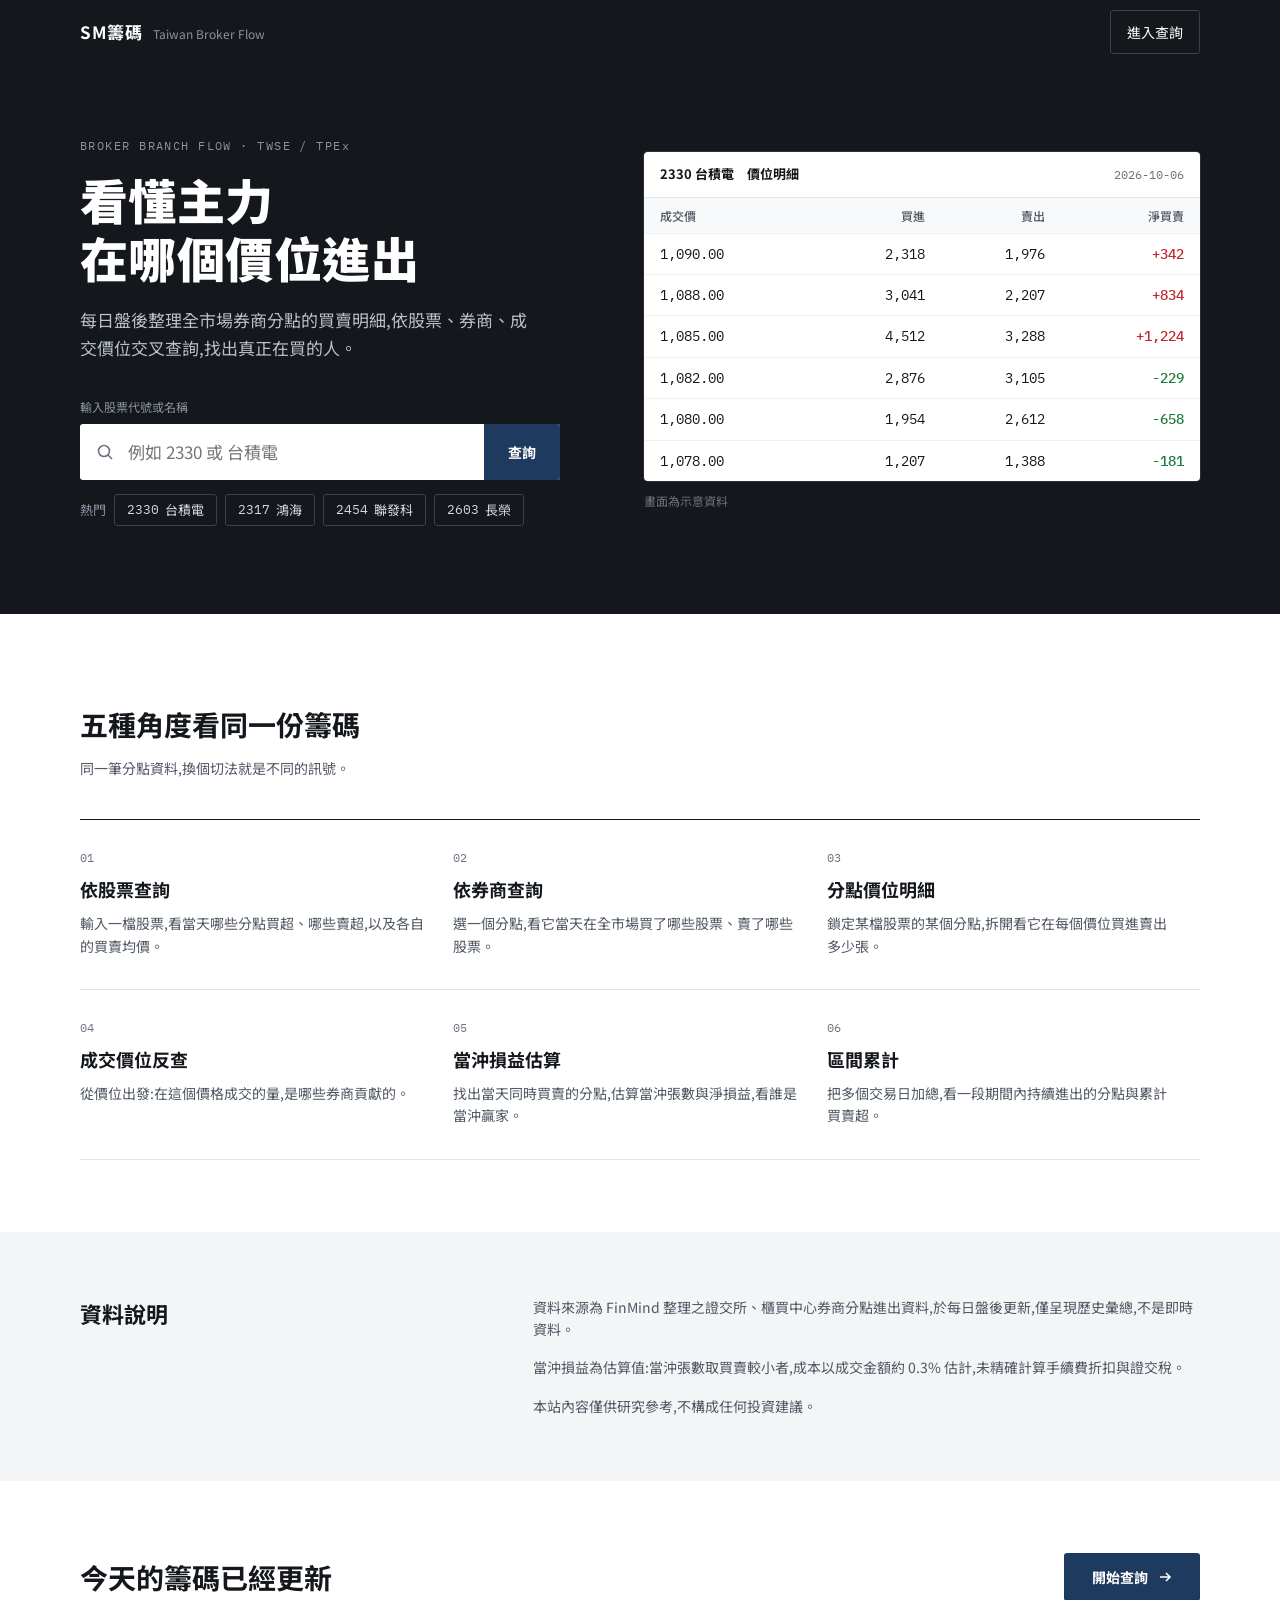
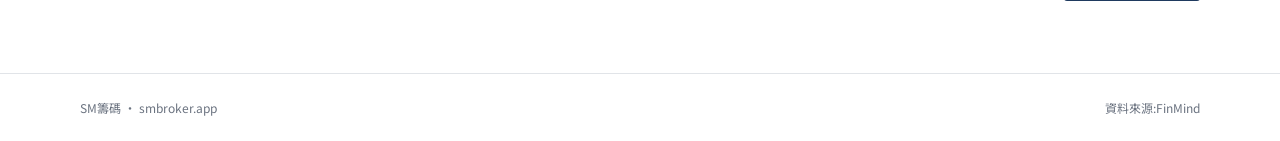
==== commit 55ecbc01: "Add files via upload" ====
--- a/index.html
+++ b/index.html
@@ -3,7 +3,7 @@
 <head>
 <meta charset="utf-8" />
 <meta name="viewport" content="width=device-width, initial-scale=1" />
-<title>分點籌碼 — 看懂主力在哪個價位進出</title>
+<title>SM籌碼 — 看懂主力在哪個價位進出</title>
 <link rel="preconnect" href="https://fonts.googleapis.com">
 <link href="https://fonts.googleapis.com/css2?family=Noto+Sans+TC:wght@400;500;700;900&family=IBM+Plex+Mono:wght@400;500&display=swap" rel="stylesheet">
 <link rel="stylesheet" href="style.css">
@@ -88,7 +88,7 @@
   <div class="shell-landing">
     <div class="hero-topbar">
       <div style="display: flex; align-items: baseline; gap: 10px;">
-        <span style="font-weight: 700; font-size: 17px; letter-spacing: 0.04em;">分點籌碼</span>
+        <span style="font-weight: 700; font-size: 17px; letter-spacing: 0.04em;">SM籌碼</span>
         <span style="font-size: 12px; color: var(--on-dark-3);">Taiwan Broker Flow</span>
       </div>
       <a href="stock.html" class="hero-enter-btn">進入查詢</a>
@@ -210,7 +210,7 @@
 
 <footer class="landing-footer">
   <div class="landing-footer-inner">
-    <span>分點籌碼 · broker.tarotstock.com</span>
+    <span>SM籌碼 · smbroker.app</span>
     <span>資料來源:FinMind</span>
   </div>
 </footer>
--- a/style.css
+++ b/style.css
@@ -298,6 +298,9 @@
 .net-up { color: var(--up); font-weight: 500; }
 .net-down { color: var(--down); font-weight: 500; }
 
+tr.row-click { cursor: pointer; }
+tr.row-click:hover { background: var(--table-head); }
+
 th.sort-th {
   cursor: pointer;
   user-select: none;
@@ -441,6 +444,8 @@
 .panel-table-wrap .data-table thead th {
   position: sticky;
   top: 0;
+  background: var(--table-head);
+  z-index: 1;
 }
 
 /* ---------- row fade-in + skeleton loading ---------- */
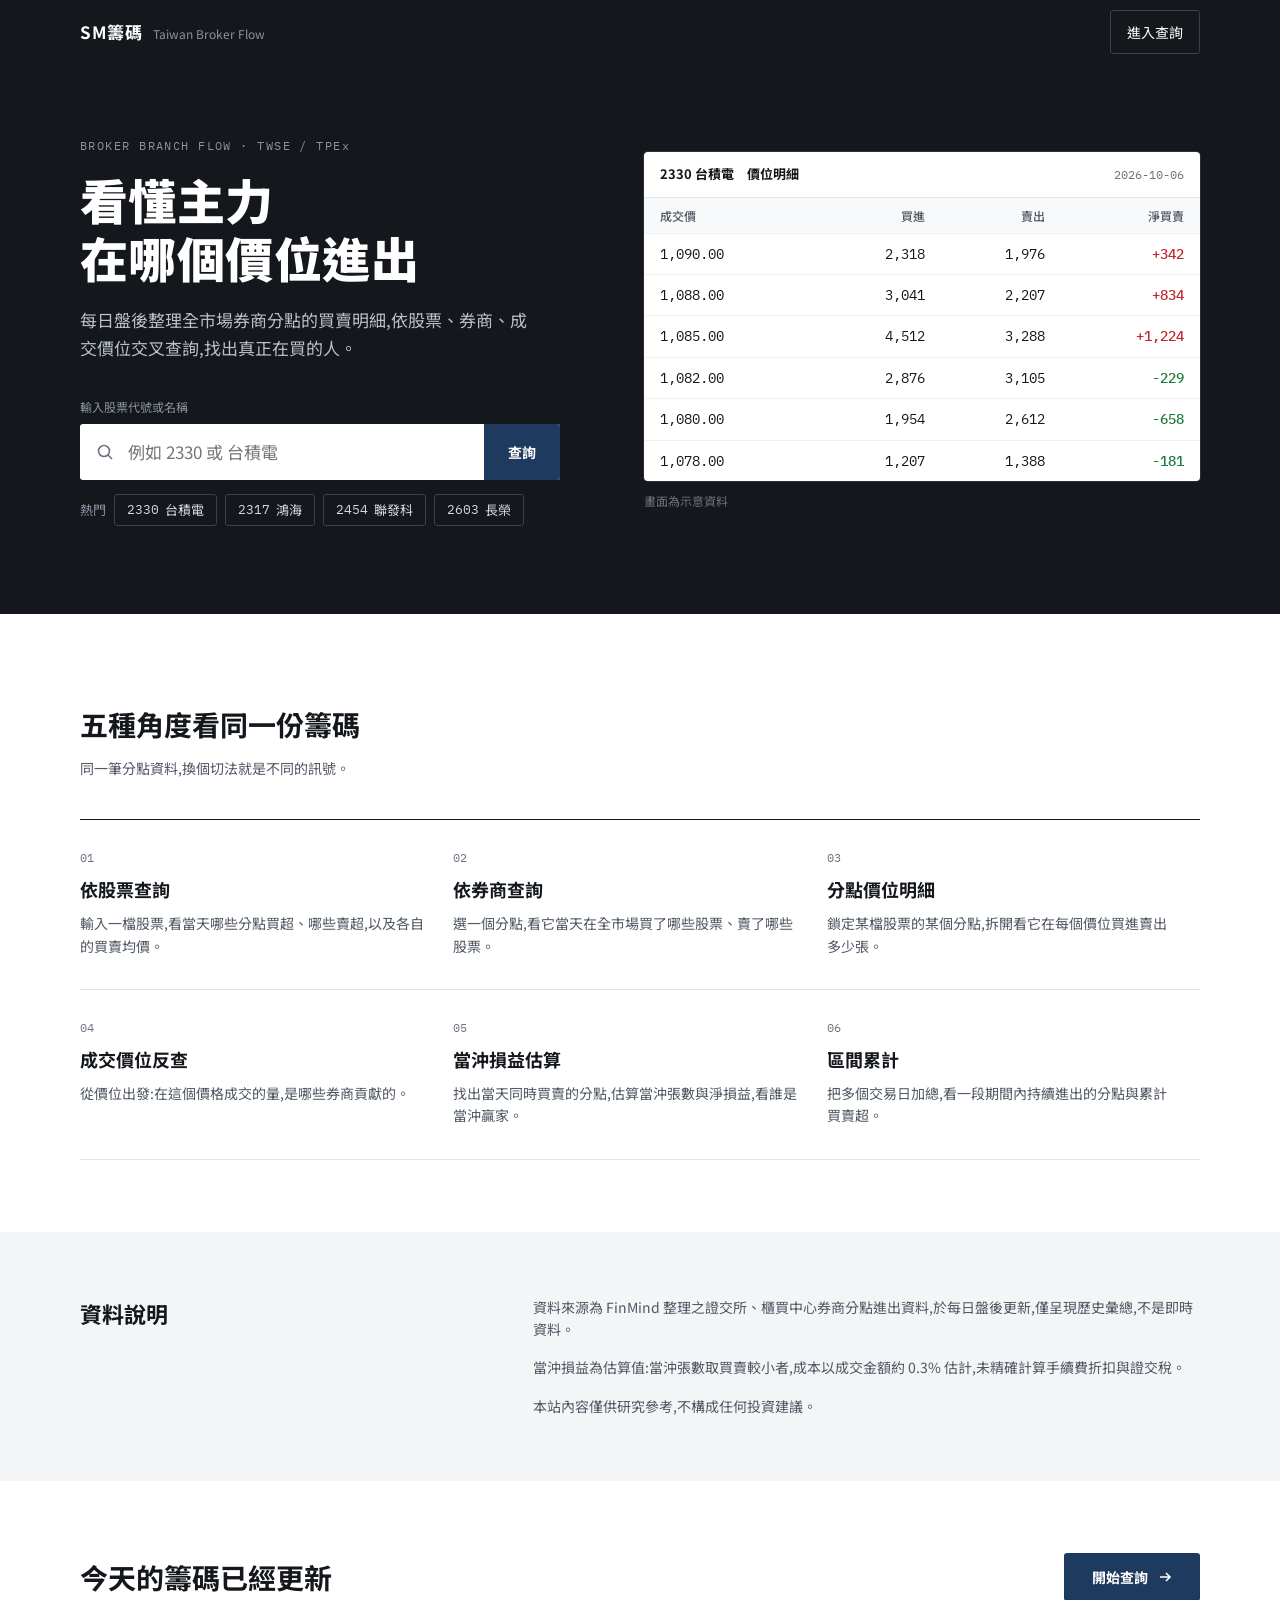
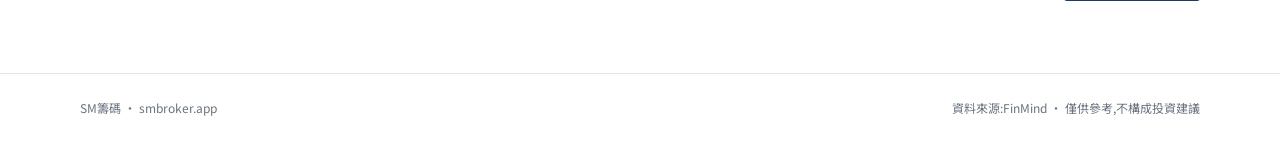
==== commit 308e818d: "﻿Add SEO meta/OG, robots.txt, sitemap.xml, disclaimer line in footers Co-Authored-By: Claude Sonnet " ====
--- a/index.html
+++ b/index.html
@@ -4,6 +4,13 @@
 <meta charset="utf-8" />
 <meta name="viewport" content="width=device-width, initial-scale=1" />
 <title>SM籌碼 — 看懂主力在哪個價位進出</title>
+<meta name="description" content="SM籌碼:台股券商分點籌碼查詢。看懂主力在哪個價位進出,查個股分點買賣、成交均價、當沖贏家與區間統計。" />
+<meta property="og:type" content="website" />
+<meta property="og:site_name" content="SM籌碼" />
+<meta property="og:title" content="SM籌碼 — 看懂主力在哪個價位進出" />
+<meta property="og:description" content="台股券商分點籌碼查詢:分點買賣、成交均價、當沖贏家與區間統計。" />
+<meta property="og:url" content="https://www.smbroker.app/" />
+<link rel="canonical" href="https://www.smbroker.app/" />
 <link rel="preconnect" href="https://fonts.googleapis.com">
 <link href="https://fonts.googleapis.com/css2?family=Noto+Sans+TC:wght@400;500;700;900&family=IBM+Plex+Mono:wght@400;500&display=swap" rel="stylesheet">
 <link rel="stylesheet" href="style.css">
@@ -211,7 +218,7 @@
 <footer class="landing-footer">
   <div class="landing-footer-inner">
     <span>SM籌碼 · smbroker.app</span>
-    <span>資料來源:FinMind</span>
+    <span>資料來源:FinMind · 僅供參考,不構成投資建議</span>
   </div>
 </footer>
 
